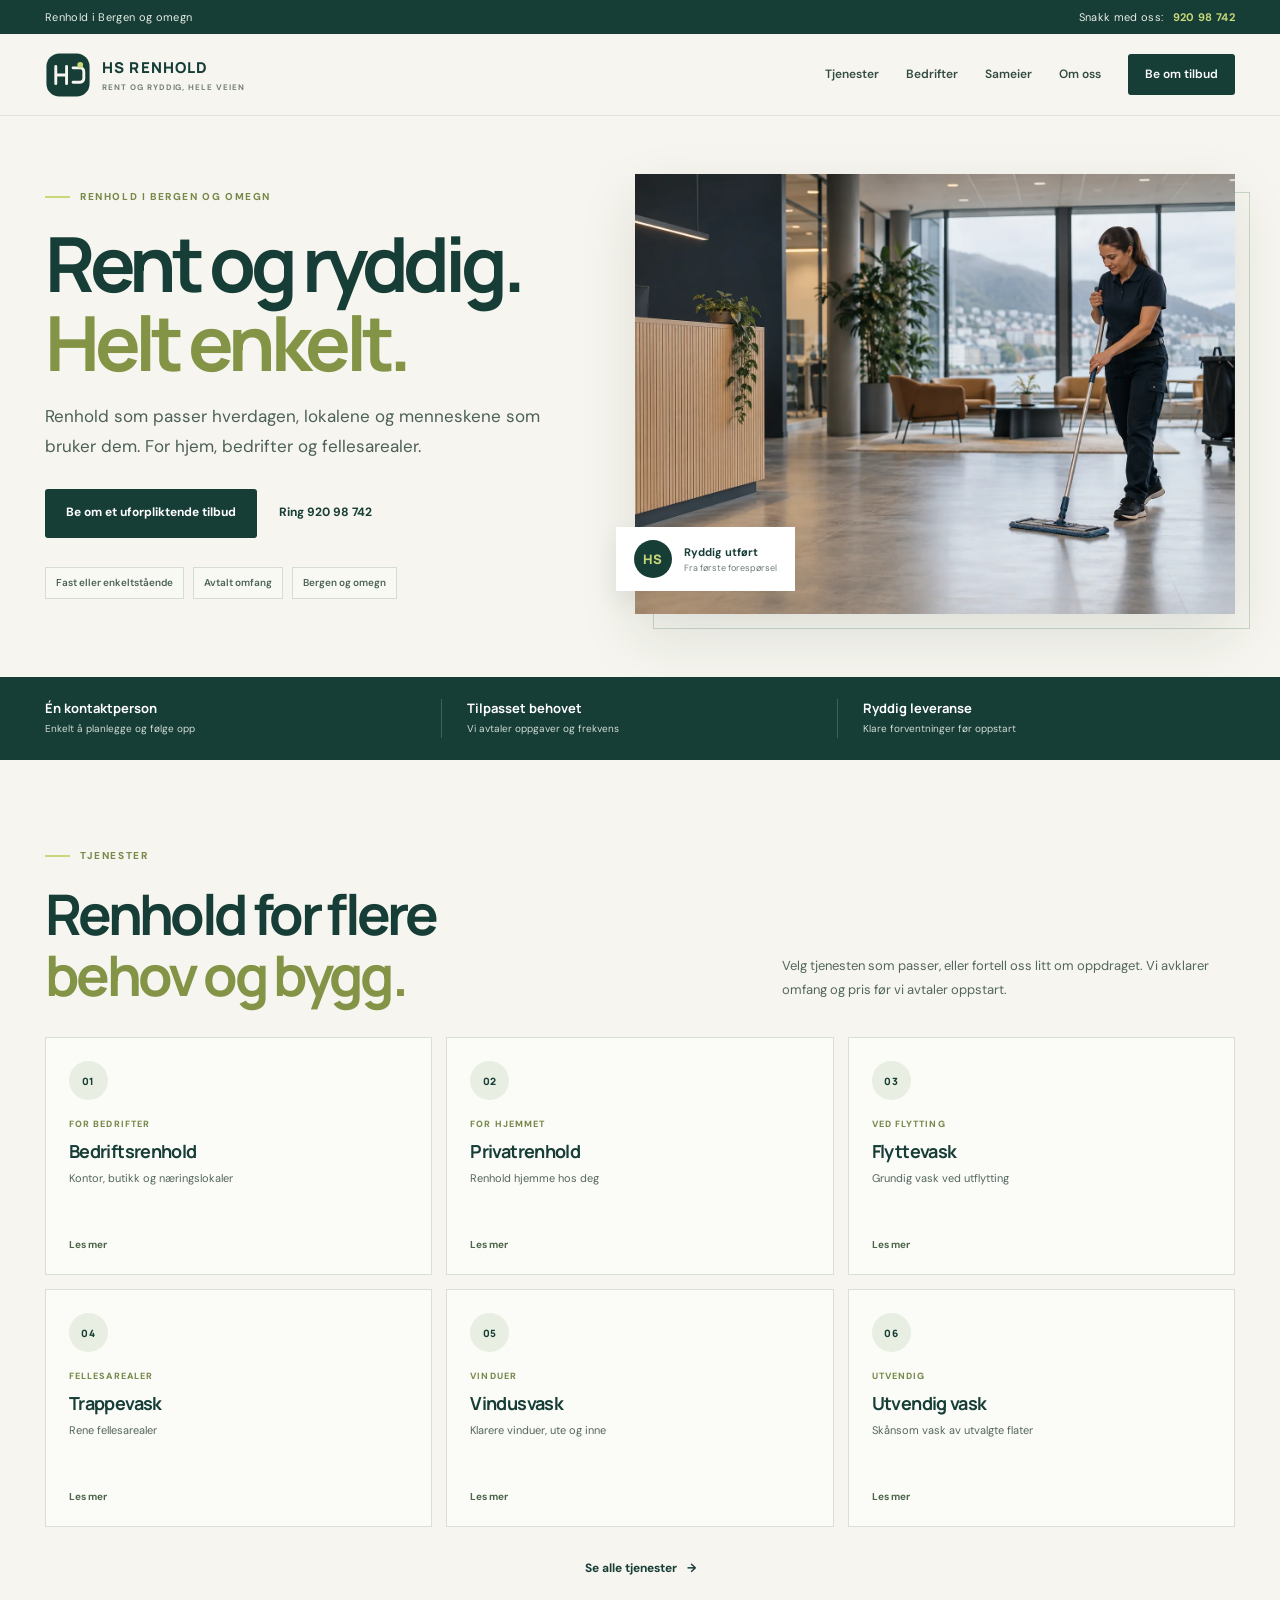
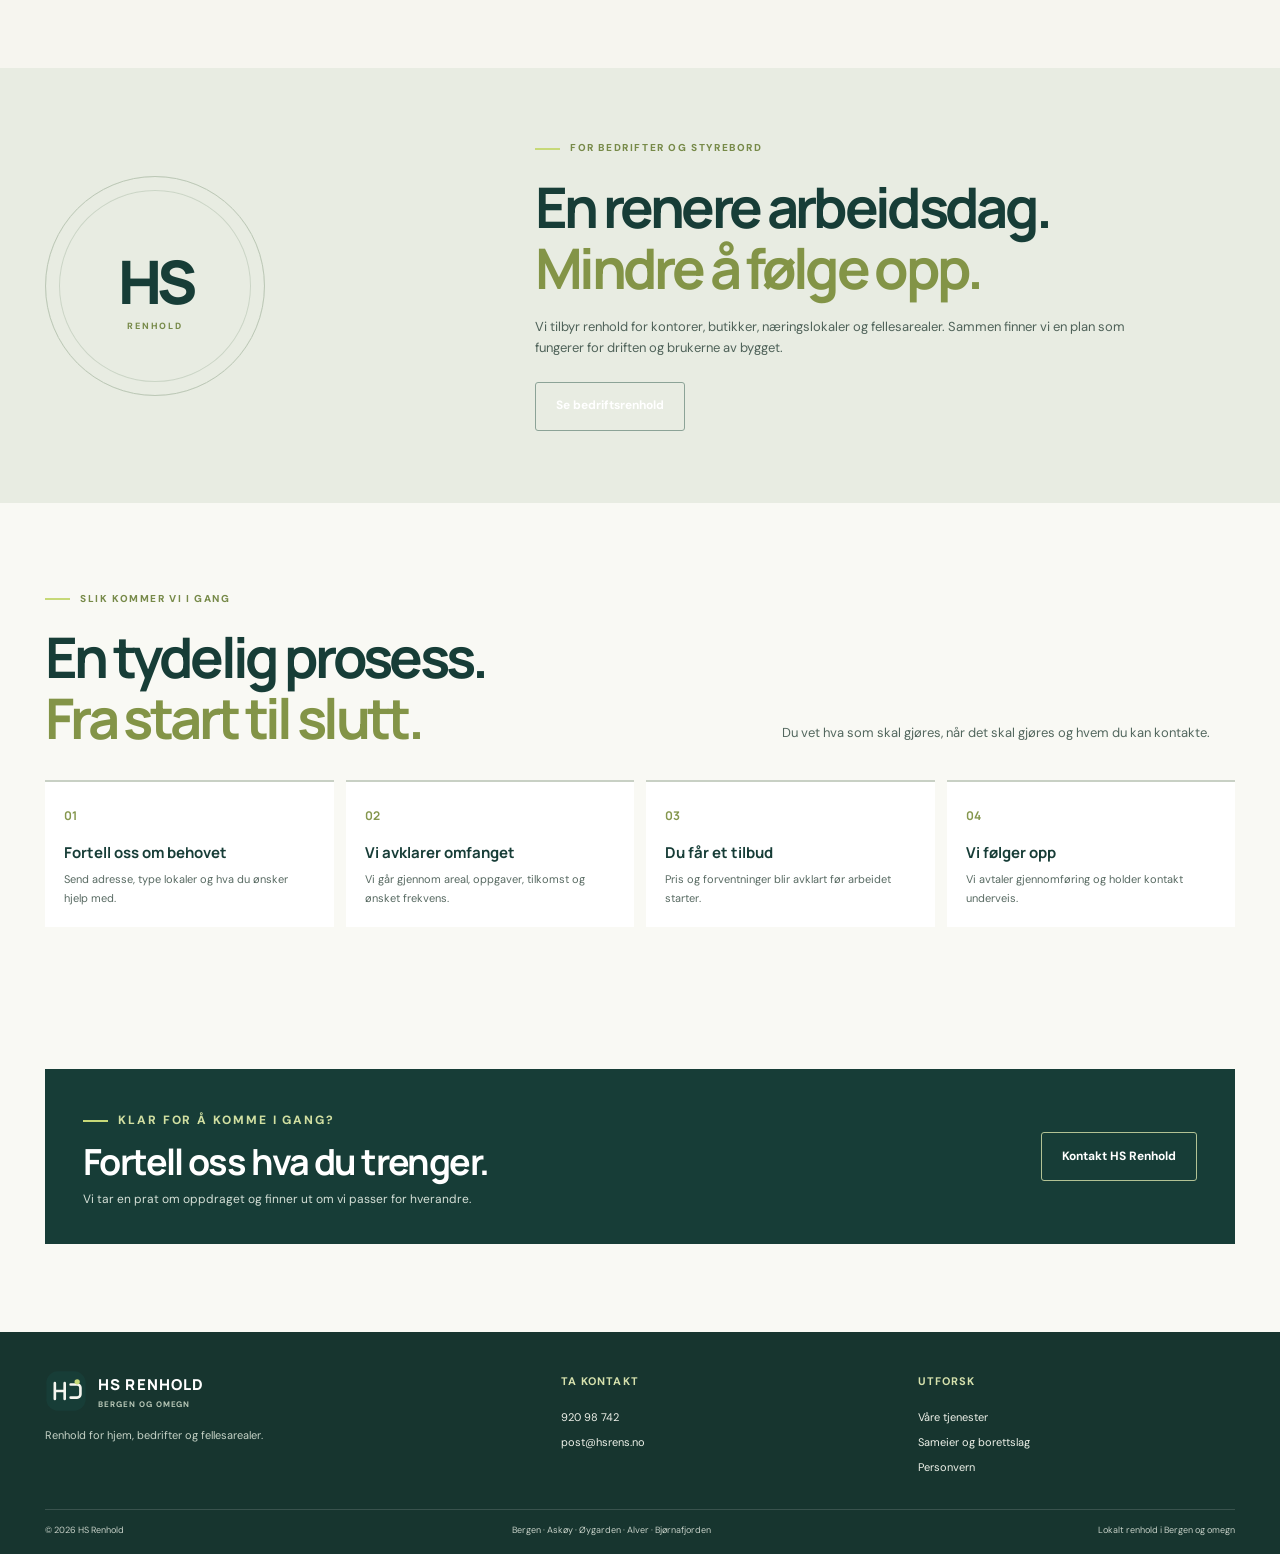
==== index.html @ c76412a6 "Build HS Renhold multipage website" ====
<!doctype html><html lang="no"><head><meta charset="utf-8"><meta name="viewport" content="width=device-width, initial-scale=1"><meta name="theme-color" content="#f7f7f2"><meta name="description" content="HS Renhold tilbyr renhold for bedrifter, private hjem, sameier og borettslag i Bergen og omegn. Be om et uforpliktende tilbud."><title>HS Renhold | Renhold i Bergen og omegn</title><link rel="icon" href="/assets/favicon.svg" type="image/svg+xml"><link rel="preconnect" href="https://fonts.googleapis.com"><link rel="preconnect" href="https://fonts.gstatic.com" crossorigin><link href="https://fonts.googleapis.com/css2?family=DM+Sans:wght@400;500;600;700&family=Manrope:wght@500;600;700;800&display=swap" rel="stylesheet"><link rel="stylesheet" href="/styles.css"></head><body><div class="topbar"><div class="wrap topbar-inner"><span>Renhold i Bergen og omegn</span><a href="tel:+4792098742">Snakk med oss: <strong>920 98 742</strong></a></div></div>
<header class="header"><div class="wrap nav"><a class="brand" href="/" aria-label="HS Renhold – forsiden"><img src="/assets/hs-renhold.svg" alt="" width="46" height="46"><span><strong>HS RENHOLD</strong><small>RENT OG RYDDIG, HELE VEIEN</small></span></a><button class="menu-toggle" aria-label="Åpne meny" aria-expanded="false"><i></i><i></i></button><nav class="nav-links" aria-label="Hovedmeny"><a href="/tjenester/">Tjenester</a><a href="/tjenester/bedriftsrenhold/">Bedrifter</a><a href="/sameier-borettslag/">Sameier</a><a href="/om-oss/">Om oss</a><a class="nav-button" href="/kontakt/">Be om tilbud</a></nav></div></header><main><section class="hero"><div class="wrap hero-grid"><div class="hero-copy"><p class="eyebrow"><span></span>RENHOLD I BERGEN OG OMEGN</p><h1>Rent og ryddig.<br><span>Helt enkelt.</span></h1><p class="lead">Renhold som passer hverdagen, lokalene og menneskene som bruker dem. For hjem, bedrifter og fellesarealer.</p><div class="hero-actions"><a class="btn btn-primary" href="/kontakt/">Be om et uforpliktende tilbud</a><a class="text-link" href="tel:+4792098742">Ring 920 98 742</a></div><div class="hero-proof"><span>Fast eller enkeltstående</span><span>Avtalt omfang</span><span>Bergen og omegn</span></div></div><div class="hero-photo"><img src="/assets/renhold-kontor.webp" alt="Renholder vasker gulvet i et lyst kontorlokale"><div class="photo-tag"><b>HS</b><span><strong>Ryddig utført</strong><small>Fra første forespørsel</small></span></div></div></div></section>
<section class="intro-band"><div class="wrap band-grid"><div><strong>Én kontaktperson</strong><span>Enkelt å planlegge og følge opp</span></div><div><strong>Tilpasset behovet</strong><span>Vi avtaler oppgaver og frekvens</span></div><div><strong>Ryddig leveranse</strong><span>Klare forventninger før oppstart</span></div></div></section>
<section class="section"><div class="wrap"><div class="section-head"><p class="eyebrow"><span></span>TJENESTER</p><div class="section-title-row"><h2>Renhold for flere<br><span>behov og bygg.</span></h2><p>Velg tjenesten som passer, eller fortell oss litt om oppdraget. Vi avklarer omfang og pris før vi avtaler oppstart.</p></div></div><div class="service-grid"><a class="service-card" href="/tjenester/bedriftsrenhold/"><span class="card-icon">01</span><small>For bedrifter</small><h3>Bedriftsrenhold</h3><p>Kontor, butikk og næringslokaler</p><span class="card-link">Les mer</span></a><a class="service-card" href="/tjenester/privatrenhold/"><span class="card-icon">02</span><small>For hjemmet</small><h3>Privatrenhold</h3><p>Renhold hjemme hos deg</p><span class="card-link">Les mer</span></a><a class="service-card" href="/tjenester/flyttevask/"><span class="card-icon">03</span><small>Ved flytting</small><h3>Flyttevask</h3><p>Grundig vask ved utflytting</p><span class="card-link">Les mer</span></a><a class="service-card" href="/tjenester/trappevask/"><span class="card-icon">04</span><small>Fellesarealer</small><h3>Trappevask</h3><p>Rene fellesarealer</p><span class="card-link">Les mer</span></a><a class="service-card" href="/tjenester/vindusvask/"><span class="card-icon">05</span><small>Vinduer</small><h3>Vindusvask</h3><p>Klarere vinduer, ute og inne</p><span class="card-link">Les mer</span></a><a class="service-card" href="/tjenester/softwash/"><span class="card-icon">06</span><small>Utvendig</small><h3>Utvendig vask</h3><p>Skånsom vask av utvalgte flater</p><span class="card-link">Les mer</span></a></div><div class="center-action"><a class="text-link" href="/tjenester/">Se alle tjenester <span>→</span></a></div></div></section>
<section class="feature-section"><div class="wrap feature-grid"><div class="feature-mark">HS<span>RENHOLD</span></div><div><p class="eyebrow"><span></span>FOR BEDRIFTER OG STYREBORD</p><h2>En renere arbeidsdag.<br><span>Mindre å følge opp.</span></h2><p>Vi tilbyr renhold for kontorer, butikker, næringslokaler og fellesarealer. Sammen finner vi en plan som fungerer for driften og brukerne av bygget.</p><a class="btn btn-light" href="/tjenester/bedriftsrenhold/">Se bedriftsrenhold</a></div></div></section>
<section class="section process-section"><div class="wrap"><div class="section-head"><p class="eyebrow"><span></span>SLIK KOMMER VI I GANG</p><div class="section-title-row"><h2>En tydelig prosess.<br><span>Fra start til slutt.</span></h2><p>Du vet hva som skal gjøres, når det skal gjøres og hvem du kan kontakte.</p></div></div><div class="process-grid"><article><b>01</b><h3>Fortell oss om behovet</h3><p>Send adresse, type lokaler og hva du ønsker hjelp med.</p></article><article><b>02</b><h3>Vi avklarer omfanget</h3><p>Vi går gjennom areal, oppgaver, tilkomst og ønsket frekvens.</p></article><article><b>03</b><h3>Du får et tilbud</h3><p>Pris og forventninger blir avklart før arbeidet starter.</p></article><article><b>04</b><h3>Vi følger opp</h3><p>Vi avtaler gjennomføring og holder kontakt underveis.</p></article></div></div></section>
<section class="cta-section"><div class="wrap cta-box"><div><p class="eyebrow"><span></span>KLAR FOR Å KOMME I GANG?</p><h2>Fortell oss hva du trenger.</h2><p>Vi tar en prat om oppdraget og finner ut om vi passer for hverandre.</p></div><a class="btn btn-primary" href="/kontakt/">Kontakt HS Renhold</a></div></section></main><footer class="footer"><div class="wrap footer-main"><div><a class="brand brand-foot" href="/"><img src="/assets/hs-renhold.svg" alt="" width="42" height="42"><span><strong>HS RENHOLD</strong><small>BERGEN OG OMEGN</small></span></a><p>Renhold for hjem, bedrifter og fellesarealer.</p></div><div><h3>Ta kontakt</h3><a href="tel:+4792098742">920 98 742</a><a href="mailto:post@hsrens.no">post@hsrens.no</a></div><div><h3>Utforsk</h3><a href="/tjenester/">Våre tjenester</a><a href="/sameier-borettslag/">Sameier og borettslag</a><a href="/personvern/">Personvern</a></div></div><div class="wrap footer-bottom"><span>© <span data-year></span> HS Renhold</span><span>Bergen · Askøy · Øygarden · Alver · Bjørnafjorden</span><span>Lokalt renhold i Bergen og omegn</span></div></footer><script src="/script.js" defer></script></body></html>
---- styles.css ----
:root{--ink:#172b27;--green:#173d37;--green2:#25534a;--sage:#dfe8da;--lime:#c7d978;--paper:#f6f5ef;--cream:#ecebe2;--white:#fff;--muted:#586b64;--line:#d9dfd7;--font:'DM Sans',Arial,sans-serif;--display:'Manrope','DM Sans',Arial,sans-serif}*{box-sizing:border-box}html{scroll-behavior:smooth;scroll-padding-top:105px}body{margin:0;background:var(--paper);color:var(--ink);font:400 16px/1.65 var(--font);-webkit-font-smoothing:antialiased}a{color:inherit;text-decoration:none}img{max-width:100%}.wrap{width:min(1190px,calc(100% - 56px));margin-inline:auto}.topbar{height:34px;background:var(--green);color:#e6eee4;font-size:11px;letter-spacing:.03em}.topbar-inner{height:100%;display:flex;align-items:center;justify-content:space-between}.topbar a{color:#e6eee4}.topbar strong{color:var(--lime);margin-left:6px}.header{height:82px;position:sticky;top:0;z-index:20;background:rgba(246,245,239,.96);backdrop-filter:blur(15px);border-bottom:1px solid #dfe3da}.nav{height:100%;display:flex;align-items:center;justify-content:space-between}.brand{display:flex;align-items:center;gap:11px}.brand img{display:block;flex:none}.brand span{display:flex;flex-direction:column;line-height:1.15}.brand strong{font:800 15px var(--display);letter-spacing:.075em;color:var(--green)}.brand small{margin-top:5px;color:#738078;font-size:8px;font-weight:700;letter-spacing:.12em}.nav-links{display:flex;align-items:center;gap:27px;color:#344b43;font-size:12px;font-weight:600}.nav-links>a:not(.nav-button):hover{color:#8e9f44}.nav-button{padding:11px 17px;border-radius:3px;background:var(--green);color:var(--white);transition:.2s}.nav-button:hover,.btn-primary:hover{background:var(--green2);transform:translateY(-1px)}.menu-toggle{display:none}.hero{padding:58px 0 63px;background:var(--paper);overflow:hidden}.hero-grid{display:grid;grid-template-columns:.93fr 1.07fr;gap:68px;align-items:center}.eyebrow{display:flex;align-items:center;gap:10px;margin:0 0 19px;color:#778a49;font-size:10px;font-weight:800;letter-spacing:.16em;text-transform:uppercase}.eyebrow span{width:25px;height:2px;background:var(--lime)}h1,h2,h3,p{margin-top:0}.hero h1,.page-hero h1{margin:0 0 20px;color:var(--green);font:700 clamp(47px,6vw,76px)/1.04 var(--display);letter-spacing:-.07em}.hero h1 span,.page-hero h1 span,.section-title-row h2 span,.feature-grid h2 span,.content-grid h2 span{color:#839447}.lead{max-width:540px;margin:0;color:#4c6058;font-size:17px;line-height:1.75}.hero-actions{display:flex;align-items:center;gap:22px;margin-top:27px}.btn{display:inline-flex;min-height:49px;align-items:center;justify-content:center;padding:0 20px;border:1px solid transparent;border-radius:3px;font-size:12px;font-weight:700;transition:.2s}.btn-primary{background:var(--green);color:white}.btn-light{border-color:#8ca397;color:white;background:transparent}.btn-light:hover{background:#ffffff14}.text-link{color:var(--green);font-size:12px;font-weight:700}.text-link:hover{color:#7a8d3f}.hero-proof{display:flex;flex-wrap:wrap;gap:9px;margin-top:29px}.hero-proof span{padding:7px 10px;border:1px solid #d5ddd2;background:#f9f9f4;color:#4c6258;font-size:10px;font-weight:600}.hero-photo{position:relative;min-height:440px}.hero-photo:before{position:absolute;inset:18px -15px -15px 18px;border:1px solid #cbd5c7;content:""}.hero-photo>img{position:relative;display:block;width:100%;height:440px;object-fit:cover;object-position:60% center;box-shadow:0 22px 55px #1d33251c}.photo-tag{position:absolute;left:-19px;bottom:23px;display:flex;align-items:center;gap:12px;padding:13px 18px;background:white;box-shadow:0 10px 25px #20372b17}.photo-tag>b{display:grid;place-items:center;width:38px;height:38px;border-radius:50%;background:var(--green);color:var(--lime);font:800 13px var(--display)}.photo-tag>span{display:flex;flex-direction:column}.photo-tag strong{font-size:11px;color:var(--green)}.photo-tag small{font-size:9px;color:#6d7d74}.intro-band{background:var(--green);color:white}.band-grid{display:grid;grid-template-columns:repeat(3,1fr);padding:22px 0}.band-grid>div{display:flex;flex-direction:column;padding:0 25px;border-right:1px solid #ffffff2e}.band-grid>div:first-child{padding-left:0}.band-grid>div:last-child{border:0}.band-grid strong{font:700 13px var(--display)}.band-grid span{margin-top:4px;color:#d1ddd3;font-size:10px}.section{padding:88px 0}.section-head{margin-bottom:32px}.section-title-row{display:grid;grid-template-columns:1fr .67fr;gap:60px;align-items:end}.section-title-row h2,.feature-grid h2,.content-grid h2{margin:0;color:var(--green);font:700 clamp(36px,4.7vw,56px)/1.09 var(--display);letter-spacing:-.065em}.section-title-row>p{max-width:440px;margin:0 0 4px;color:#53675e;font-size:13px;line-height:1.8}.service-grid{display:grid;grid-template-columns:repeat(3,1fr);gap:14px}.service-card{display:flex;min-height:238px;flex-direction:column;padding:23px 23px 21px;border:1px solid var(--line);background:#fbfbf7;transition:.23s}.service-card:hover{transform:translateY(-3px);border-color:#a5b58a;box-shadow:0 16px 32px #24392b0c}.card-icon{display:grid;place-items:center;width:39px;height:39px;margin-bottom:17px;border-radius:50%;background:#e8eee1;color:var(--green);font-size:16px}.service-card>small{color:#76894a;font-size:9px;font-weight:800;letter-spacing:.12em;text-transform:uppercase}.service-card h3{margin:7px 0 6px;color:var(--green);font:700 18px var(--display);letter-spacing:-.035em}.service-card p{margin:0 0 16px;color:#53665e;font-size:11px;line-height:1.7}.card-link{margin-top:auto;color:#4c6449;font-size:10px;font-weight:700}.card-icon{font:800 10px var(--display);letter-spacing:.08em}.center-action{margin-top:27px;text-align:center}.center-action .text-link span{margin-left:7px}.feature-section{padding:72px 0;background:#e8ece2}.feature-grid{display:grid;grid-template-columns:.75fr 1.25fr;gap:70px;align-items:center}.feature-grid h2{margin-bottom:18px}.feature-grid>div:last-child>p:not(.eyebrow){max-width:610px;margin:16px 0 23px;color:#4f6259;font-size:13px}.feature-mark{display:flex;width:220px;height:220px;flex-direction:column;align-items:center;justify-content:center;border:1px solid #bcc8b6;border-radius:50%;color:var(--green);font:800 60px var(--display);letter-spacing:-.09em;box-shadow:inset 0 0 0 13px #e8ece2,inset 0 0 0 14px #cbd5c6}.feature-mark span{margin-top:-2px;color:#778a49;font:800 9px var(--font);letter-spacing:.2em}.process-section{background:#f9f9f4}.process-grid{display:grid;grid-template-columns:repeat(4,1fr);gap:12px}.process-grid article{padding:20px 19px;border-top:2px solid #c8d0c4;background:white}.process-grid b{color:#85974e;font:700 12px var(--display)}.process-grid h3{margin:13px 0 7px;color:var(--green);font:700 15px var(--display)}.process-grid p{margin:0;color:#586a62;font-size:11px;line-height:1.7}.cta-section{padding:54px 0 88px;background:#f9f9f4}.cta-box{display:flex;align-items:center;justify-content:space-between;gap:28px;padding:34px 38px;background:var(--green);color:white}.cta-box .eyebrow{margin-bottom:10px;color:#d1dfa1}.cta-box h2{margin:0;color:white;font:700 clamp(26px,3vw,36px)/1.15 var(--display);letter-spacing:-.045em}.cta-box p{margin:8px 0 0;color:#d4dfd6;font-size:12px}.cta-box .btn{flex:none;border-color:#b2c294;color:white}.page-hero{padding:68px 0 52px;background:var(--paper)}.narrow{max-width:880px}.page-hero h1{font-size:clamp(42px,5.6vw,66px)}.page-hero .lead{max-width:680px}.page-hero .btn{margin-top:25px}.content-grid{display:grid;grid-template-columns:1.1fr .9fr;gap:74px;align-items:start}.content-grid h2{font-size:clamp(35px,4.2vw,49px);margin:0 0 17px}.content-grid p{color:#4f6259;font-size:13px;line-height:1.85}.check-panel{padding:25px 27px;background:#e8ece2;border:1px solid #d5ddd0}.check-panel h3{margin:0 0 13px;color:var(--green);font:700 17px var(--display)}.check-panel ul{display:grid;gap:9px;margin:0;padding:0;list-style:none}.check-panel li{position:relative;padding-left:21px;color:#43584e;font-size:12px}.check-panel li:before{position:absolute;left:0;color:#829548;content:"✓";font-weight:800}.related{padding-top:12px}.related h2{color:var(--green);font:700 24px var(--display)}.related-links{display:flex;flex-wrap:wrap;gap:9px}.related-links a{padding:9px 12px;border:1px solid #d3dbd1;background:#fbfbf7;color:#38554a;font-size:11px;font-weight:600}.related-links a:hover{border-color:#9cae7c}.contact-grid{display:grid;grid-template-columns:.72fr 1.28fr;gap:80px;align-items:start}.contact-info h2,.contact-form h2{margin:0 0 10px;color:var(--green);font:700 28px var(--display);letter-spacing:-.04em}.contact-info>p{margin-bottom:25px;color:#52655d;font-size:13px}.contact-row{display:flex;align-items:center;gap:13px;margin:13px 0;color:var(--green)}.contact-icon{display:grid;place-items:center;width:42px;height:42px;border-radius:50%;background:#e5ebdf;color:var(--green);font-size:19px}.contact-row>span:last-child{display:flex;flex-direction:column}.contact-row small{color:#68776e;font-size:10px}.contact-row strong{font:700 15px var(--display)}.area-note{margin-top:25px;padding-top:17px;border-top:1px solid var(--line);color:#52655d;font-size:11px}.contact-form{padding:29px;border:1px solid #dce1d9;background:#fff;box-shadow:0 16px 38px #1d33250a}.contact-form>p{margin:0 0 18px;color:#617068;font-size:11px}.contact-form label{display:flex;flex-direction:column;gap:6px;margin:0 0 13px;color:#344c42;font-size:10px;font-weight:700}.form-row{display:grid;grid-template-columns:1fr 1fr;gap:12px}.contact-form input,.contact-form select,.contact-form textarea{width:100%;min-height:42px;padding:10px 11px;border:1px solid #d2dad1;border-radius:2px;background:#fff;color:var(--ink);font:400 12px var(--font);outline:none}.contact-form textarea{resize:vertical}.contact-form input:focus,.contact-form select:focus,.contact-form textarea:focus{border-color:#718746;box-shadow:0 0 0 2px #9cb27125}.contact-form .btn{width:100%;margin-top:3px}.privacy-note{display:block;margin-top:10px;color:#65746c;font-size:9px}.privacy-note a{text-decoration:underline}.honeypot{position:absolute;left:-5000px}.prose{max-width:800px}.prose h2{margin:26px 0 8px;color:var(--green);font:700 22px var(--display)}.prose p{color:#4f6259;font-size:13px}.prose a{color:var(--green2);text-decoration:underline}.footer{background:#17352f;color:#f3f5ed}.footer-main{display:grid;grid-template-columns:1.2fr .8fr .8fr;gap:40px;padding-top:38px;padding-bottom:32px}.brand-foot strong{color:#fff}.brand-foot small{color:#b9c8b8}.footer-main>div:first-child>p{max-width:220px;margin:14px 0 0;color:#c5d2c6;font-size:11px}.footer-main h3{margin:4px 0 13px;color:#d6e1ad;font:700 11px var(--font);letter-spacing:.1em;text-transform:uppercase}.footer-main>div:not(:first-child){display:flex;flex-direction:column;align-items:flex-start;gap:7px;color:#eef1e9;font-size:11px}.footer-main a:hover{color:var(--lime)}.footer-bottom{display:flex;justify-content:space-between;gap:15px;padding:13px 0 17px;border-top:1px solid #ffffff25;color:#c6d0c7;font-size:9px}
@media(max-width:900px){.hero-grid{gap:36px}.hero-photo,.hero-photo>img{height:390px;min-height:390px}.nav-links{gap:17px}.content-grid,.contact-grid{gap:44px}.feature-grid{gap:40px}.section-title-row{gap:30px}}
@media(max-width:680px){.wrap{width:calc(100% - 36px)}.topbar{height:31px;font-size:9px}.header{height:69px}.brand img{width:40px;height:40px}.brand strong{font-size:13px}.brand small{font-size:7px}.menu-toggle{display:flex;width:41px;height:41px;flex-direction:column;align-items:center;justify-content:center;gap:5px;border:1px solid #d3dbd1;border-radius:3px;background:transparent}.menu-toggle i{width:17px;height:2px;background:var(--green)}.nav-links{display:none;position:absolute;top:68px;left:0;right:0;align-items:stretch;gap:0;padding:10px 18px 18px;background:var(--paper);border-bottom:1px solid var(--line);box-shadow:0 15px 25px #18352b12}.nav-links.open{display:flex;flex-direction:column}.nav-links>a:not(.nav-button){padding:12px 2px;border-bottom:1px solid #dfe4dc}.nav-button{margin-top:12px;text-align:center}.hero{padding:40px 0 43px}.hero-grid{grid-template-columns:1fr;gap:31px}.hero h1{font-size:clamp(47px,12vw,61px)}.lead{font-size:15px}.hero-actions{align-items:flex-start;flex-direction:column;gap:14px}.hero-proof{gap:7px;margin-top:21px}.hero-proof span{font-size:9px}.hero-photo,.hero-photo>img{height:300px;min-height:300px}.hero-photo:before{inset:11px -8px -9px 11px}.photo-tag{left:-7px;bottom:15px;padding:10px 12px}.band-grid{grid-template-columns:1fr;padding:8px 0}.band-grid>div,.band-grid>div:first-child{padding:11px 0;border-right:0;border-bottom:1px solid #ffffff2e}.band-grid>div:last-child{border:0}.section{padding:62px 0}.section-title-row{grid-template-columns:1fr;gap:12px}.section-title-row h2,.feature-grid h2{font-size:39px}.section-title-row>p{font-size:12px}.service-grid{grid-template-columns:1fr;gap:10px}.service-card{min-height:0;padding:19px}.service-card p{margin-bottom:13px}.card-icon{width:35px;height:35px;margin-bottom:12px}.feature-section{padding:55px 0}.feature-grid{grid-template-columns:1fr;gap:25px}.feature-mark{width:145px;height:145px;font-size:43px}.feature-mark span{font-size:7px}.process-grid{grid-template-columns:1fr 1fr;gap:9px}.process-grid article{padding:16px 14px}.process-grid h3{font-size:13px}.cta-section{padding:38px 0 62px}.cta-box{align-items:flex-start;flex-direction:column;padding:25px 20px}.cta-box h2{font-size:29px}.page-hero{padding:49px 0 34px}.page-hero h1{font-size:clamp(40px,10vw,54px)}.content-grid,.contact-grid{grid-template-columns:1fr;gap:25px}.content-grid h2{font-size:38px}.check-panel{padding:21px}.related{padding-top:0}.contact-form{padding:21px 17px}.form-row{grid-template-columns:1fr;gap:0}.footer-main{grid-template-columns:1fr 1fr;gap:25px 15px;padding-top:27px}.footer-main>div:first-child{grid-column:1/-1}.footer-bottom{align-items:flex-start;flex-direction:column;gap:5px}.photo-tag{max-width:90%}}
@media(prefers-reduced-motion:reduce){html{scroll-behavior:auto}*,*:before,*:after{transition:none!important}}
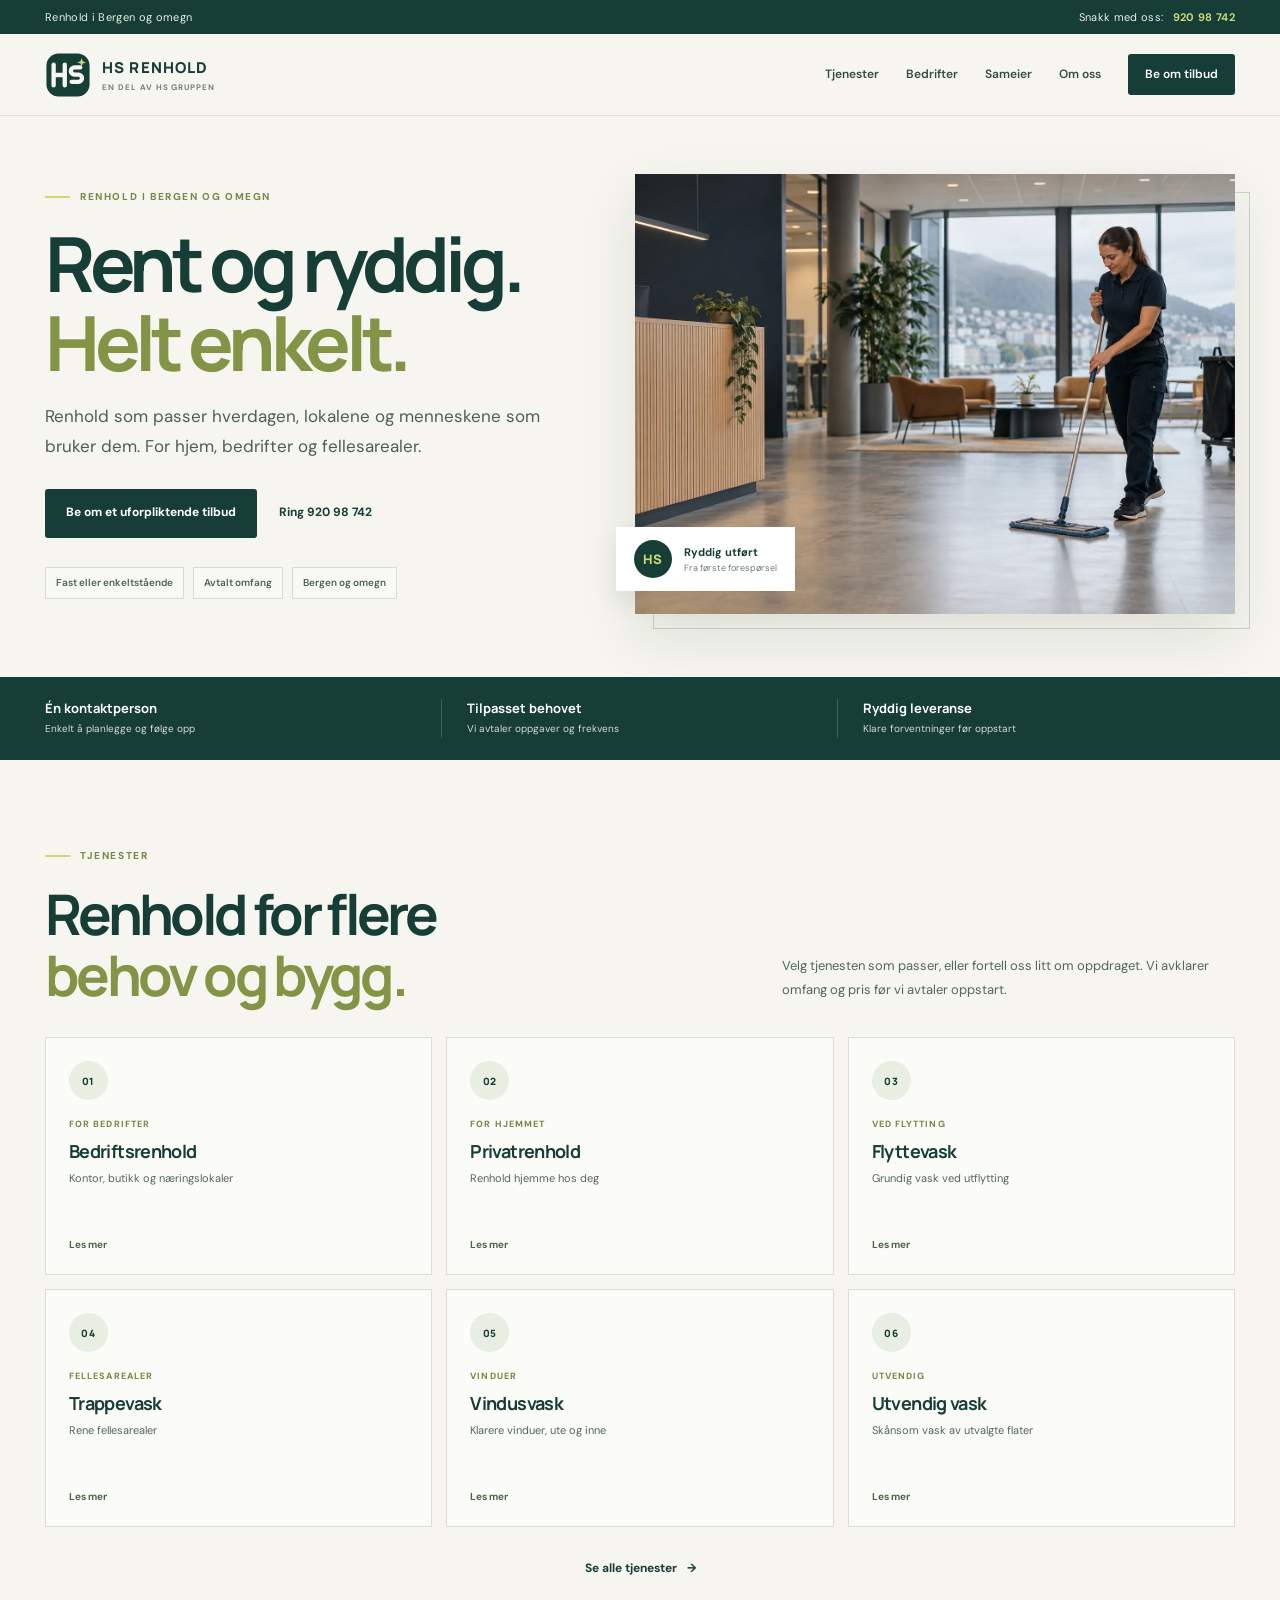
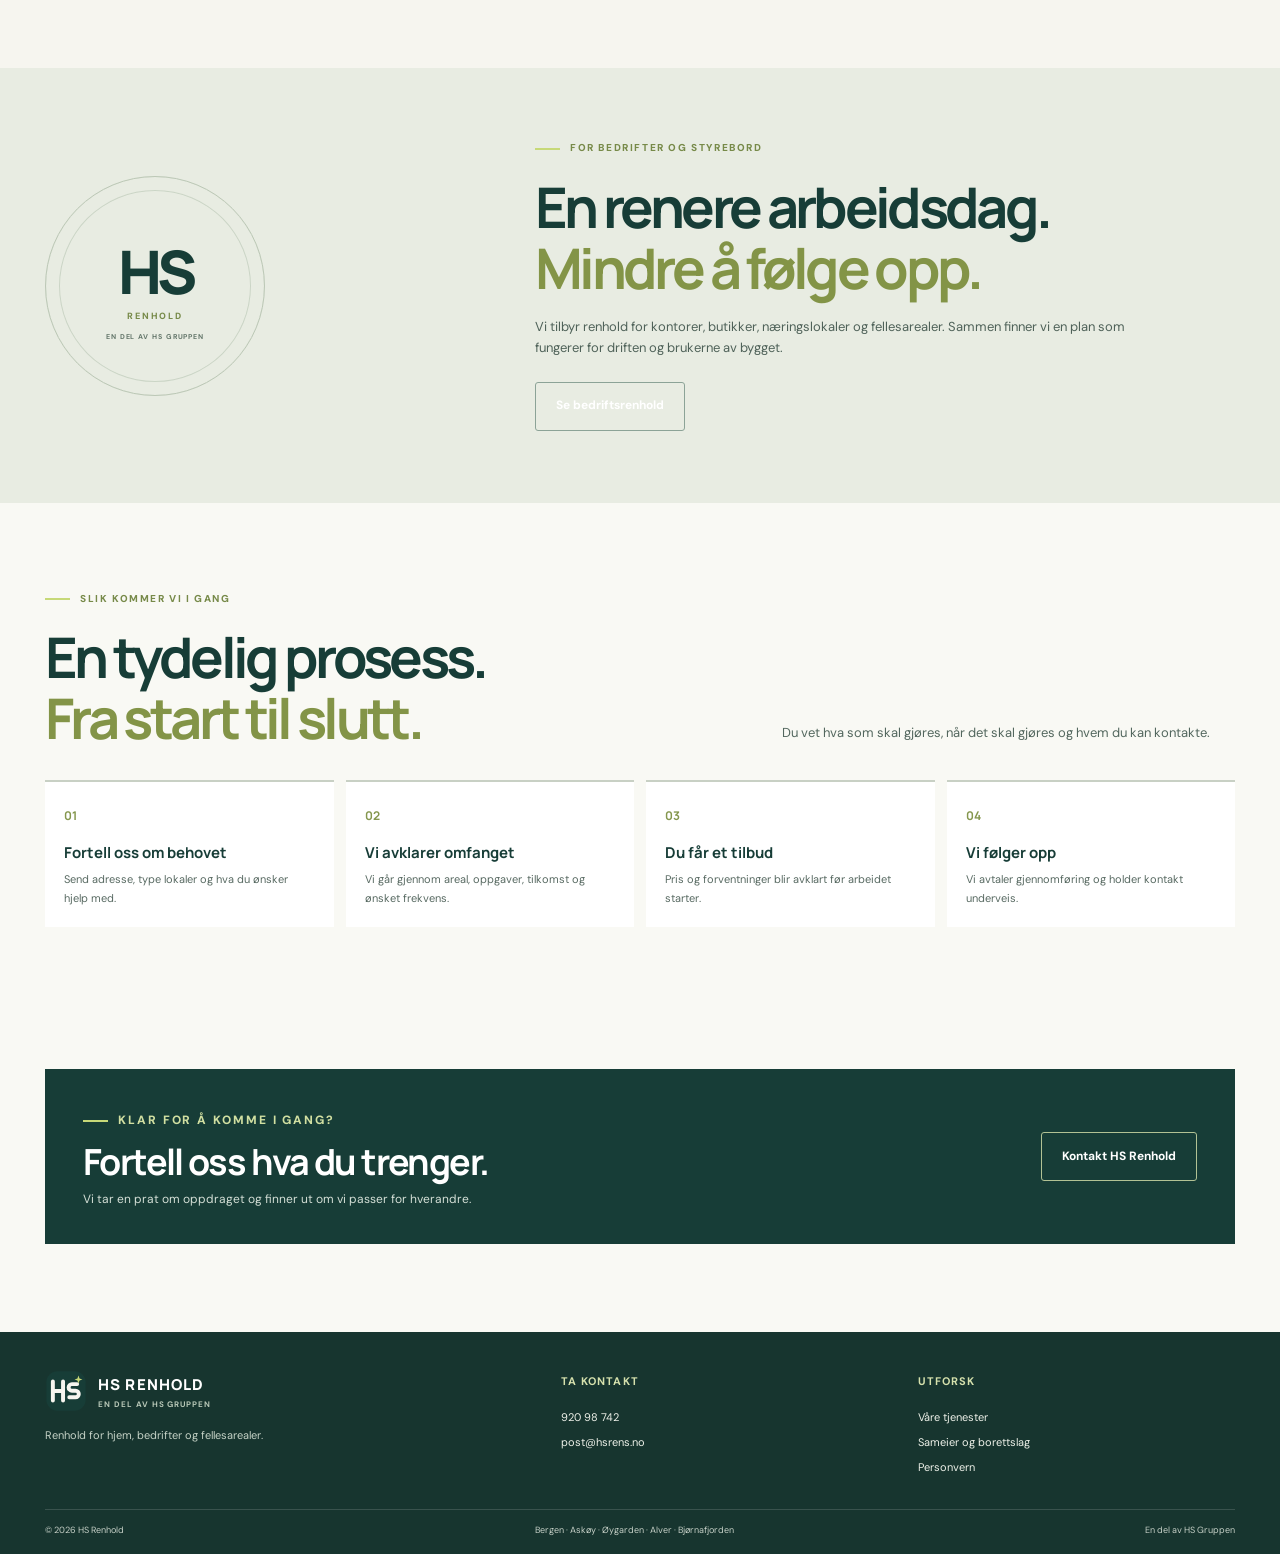
==== commit 582602e6: "Update HS Gruppen branding and logo" ====
--- a/index.html
+++ b/index.html
@@ -1,7 +1,7 @@
 <!doctype html><html lang="no"><head><meta charset="utf-8"><meta name="viewport" content="width=device-width, initial-scale=1"><meta name="theme-color" content="#f7f7f2"><meta name="description" content="HS Renhold tilbyr renhold for bedrifter, private hjem, sameier og borettslag i Bergen og omegn. Be om et uforpliktende tilbud."><title>HS Renhold | Renhold i Bergen og omegn</title><link rel="icon" href="/assets/favicon.svg" type="image/svg+xml"><link rel="preconnect" href="https://fonts.googleapis.com"><link rel="preconnect" href="https://fonts.gstatic.com" crossorigin><link href="https://fonts.googleapis.com/css2?family=DM+Sans:wght@400;500;600;700&family=Manrope:wght@500;600;700;800&display=swap" rel="stylesheet"><link rel="stylesheet" href="/styles.css"></head><body><div class="topbar"><div class="wrap topbar-inner"><span>Renhold i Bergen og omegn</span><a href="tel:+4792098742">Snakk med oss: <strong>920 98 742</strong></a></div></div>
-<header class="header"><div class="wrap nav"><a class="brand" href="/" aria-label="HS Renhold – forsiden"><img src="/assets/hs-renhold.svg" alt="" width="46" height="46"><span><strong>HS RENHOLD</strong><small>RENT OG RYDDIG, HELE VEIEN</small></span></a><button class="menu-toggle" aria-label="Åpne meny" aria-expanded="false"><i></i><i></i></button><nav class="nav-links" aria-label="Hovedmeny"><a href="/tjenester/">Tjenester</a><a href="/tjenester/bedriftsrenhold/">Bedrifter</a><a href="/sameier-borettslag/">Sameier</a><a href="/om-oss/">Om oss</a><a class="nav-button" href="/kontakt/">Be om tilbud</a></nav></div></header><main><section class="hero"><div class="wrap hero-grid"><div class="hero-copy"><p class="eyebrow"><span></span>RENHOLD I BERGEN OG OMEGN</p><h1>Rent og ryddig.<br><span>Helt enkelt.</span></h1><p class="lead">Renhold som passer hverdagen, lokalene og menneskene som bruker dem. For hjem, bedrifter og fellesarealer.</p><div class="hero-actions"><a class="btn btn-primary" href="/kontakt/">Be om et uforpliktende tilbud</a><a class="text-link" href="tel:+4792098742">Ring 920 98 742</a></div><div class="hero-proof"><span>Fast eller enkeltstående</span><span>Avtalt omfang</span><span>Bergen og omegn</span></div></div><div class="hero-photo"><img src="/assets/renhold-kontor.webp" alt="Renholder vasker gulvet i et lyst kontorlokale"><div class="photo-tag"><b>HS</b><span><strong>Ryddig utført</strong><small>Fra første forespørsel</small></span></div></div></div></section>
+<header class="header"><div class="wrap nav"><a class="brand" href="/" aria-label="HS Renhold – forsiden"><img src="/assets/hs-renhold.svg" alt="" width="46" height="46"><span><strong>HS RENHOLD</strong><small>EN DEL AV HS GRUPPEN</small></span></a><button class="menu-toggle" aria-label="Åpne meny" aria-expanded="false"><i></i><i></i></button><nav class="nav-links" aria-label="Hovedmeny"><a href="/tjenester/">Tjenester</a><a href="/tjenester/bedriftsrenhold/">Bedrifter</a><a href="/sameier-borettslag/">Sameier</a><a href="/om-oss/">Om oss</a><a class="nav-button" href="/kontakt/">Be om tilbud</a></nav></div></header><main><section class="hero"><div class="wrap hero-grid"><div class="hero-copy"><p class="eyebrow"><span></span>RENHOLD I BERGEN OG OMEGN</p><h1>Rent og ryddig.<br><span>Helt enkelt.</span></h1><p class="lead">Renhold som passer hverdagen, lokalene og menneskene som bruker dem. For hjem, bedrifter og fellesarealer.</p><div class="hero-actions"><a class="btn btn-primary" href="/kontakt/">Be om et uforpliktende tilbud</a><a class="text-link" href="tel:+4792098742">Ring 920 98 742</a></div><div class="hero-proof"><span>Fast eller enkeltstående</span><span>Avtalt omfang</span><span>Bergen og omegn</span></div></div><div class="hero-photo"><img src="/assets/renhold-kontor.webp" alt="Renholder vasker gulvet i et lyst kontorlokale"><div class="photo-tag"><b>HS</b><span><strong>Ryddig utført</strong><small>Fra første forespørsel</small></span></div></div></div></section>
 <section class="intro-band"><div class="wrap band-grid"><div><strong>Én kontaktperson</strong><span>Enkelt å planlegge og følge opp</span></div><div><strong>Tilpasset behovet</strong><span>Vi avtaler oppgaver og frekvens</span></div><div><strong>Ryddig leveranse</strong><span>Klare forventninger før oppstart</span></div></div></section>
 <section class="section"><div class="wrap"><div class="section-head"><p class="eyebrow"><span></span>TJENESTER</p><div class="section-title-row"><h2>Renhold for flere<br><span>behov og bygg.</span></h2><p>Velg tjenesten som passer, eller fortell oss litt om oppdraget. Vi avklarer omfang og pris før vi avtaler oppstart.</p></div></div><div class="service-grid"><a class="service-card" href="/tjenester/bedriftsrenhold/"><span class="card-icon">01</span><small>For bedrifter</small><h3>Bedriftsrenhold</h3><p>Kontor, butikk og næringslokaler</p><span class="card-link">Les mer</span></a><a class="service-card" href="/tjenester/privatrenhold/"><span class="card-icon">02</span><small>For hjemmet</small><h3>Privatrenhold</h3><p>Renhold hjemme hos deg</p><span class="card-link">Les mer</span></a><a class="service-card" href="/tjenester/flyttevask/"><span class="card-icon">03</span><small>Ved flytting</small><h3>Flyttevask</h3><p>Grundig vask ved utflytting</p><span class="card-link">Les mer</span></a><a class="service-card" href="/tjenester/trappevask/"><span class="card-icon">04</span><small>Fellesarealer</small><h3>Trappevask</h3><p>Rene fellesarealer</p><span class="card-link">Les mer</span></a><a class="service-card" href="/tjenester/vindusvask/"><span class="card-icon">05</span><small>Vinduer</small><h3>Vindusvask</h3><p>Klarere vinduer, ute og inne</p><span class="card-link">Les mer</span></a><a class="service-card" href="/tjenester/softwash/"><span class="card-icon">06</span><small>Utvendig</small><h3>Utvendig vask</h3><p>Skånsom vask av utvalgte flater</p><span class="card-link">Les mer</span></a></div><div class="center-action"><a class="text-link" href="/tjenester/">Se alle tjenester <span>→</span></a></div></div></section>
-<section class="feature-section"><div class="wrap feature-grid"><div class="feature-mark">HS<span>RENHOLD</span></div><div><p class="eyebrow"><span></span>FOR BEDRIFTER OG STYREBORD</p><h2>En renere arbeidsdag.<br><span>Mindre å følge opp.</span></h2><p>Vi tilbyr renhold for kontorer, butikker, næringslokaler og fellesarealer. Sammen finner vi en plan som fungerer for driften og brukerne av bygget.</p><a class="btn btn-light" href="/tjenester/bedriftsrenhold/">Se bedriftsrenhold</a></div></div></section>
+<section class="feature-section"><div class="wrap feature-grid"><div class="feature-mark">HS<span>RENHOLD</span><small>EN DEL AV HS GRUPPEN</small></div><div><p class="eyebrow"><span></span>FOR BEDRIFTER OG STYREBORD</p><h2>En renere arbeidsdag.<br><span>Mindre å følge opp.</span></h2><p>Vi tilbyr renhold for kontorer, butikker, næringslokaler og fellesarealer. Sammen finner vi en plan som fungerer for driften og brukerne av bygget.</p><a class="btn btn-light" href="/tjenester/bedriftsrenhold/">Se bedriftsrenhold</a></div></div></section>
 <section class="section process-section"><div class="wrap"><div class="section-head"><p class="eyebrow"><span></span>SLIK KOMMER VI I GANG</p><div class="section-title-row"><h2>En tydelig prosess.<br><span>Fra start til slutt.</span></h2><p>Du vet hva som skal gjøres, når det skal gjøres og hvem du kan kontakte.</p></div></div><div class="process-grid"><article><b>01</b><h3>Fortell oss om behovet</h3><p>Send adresse, type lokaler og hva du ønsker hjelp med.</p></article><article><b>02</b><h3>Vi avklarer omfanget</h3><p>Vi går gjennom areal, oppgaver, tilkomst og ønsket frekvens.</p></article><article><b>03</b><h3>Du får et tilbud</h3><p>Pris og forventninger blir avklart før arbeidet starter.</p></article><article><b>04</b><h3>Vi følger opp</h3><p>Vi avtaler gjennomføring og holder kontakt underveis.</p></article></div></div></section>
-<section class="cta-section"><div class="wrap cta-box"><div><p class="eyebrow"><span></span>KLAR FOR Å KOMME I GANG?</p><h2>Fortell oss hva du trenger.</h2><p>Vi tar en prat om oppdraget og finner ut om vi passer for hverandre.</p></div><a class="btn btn-primary" href="/kontakt/">Kontakt HS Renhold</a></div></section></main><footer class="footer"><div class="wrap footer-main"><div><a class="brand brand-foot" href="/"><img src="/assets/hs-renhold.svg" alt="" width="42" height="42"><span><strong>HS RENHOLD</strong><small>BERGEN OG OMEGN</small></span></a><p>Renhold for hjem, bedrifter og fellesarealer.</p></div><div><h3>Ta kontakt</h3><a href="tel:+4792098742">920 98 742</a><a href="mailto:post@hsrens.no">post@hsrens.no</a></div><div><h3>Utforsk</h3><a href="/tjenester/">Våre tjenester</a><a href="/sameier-borettslag/">Sameier og borettslag</a><a href="/personvern/">Personvern</a></div></div><div class="wrap footer-bottom"><span>© <span data-year></span> HS Renhold</span><span>Bergen · Askøy · Øygarden · Alver · Bjørnafjorden</span><span>Lokalt renhold i Bergen og omegn</span></div></footer><script src="/script.js" defer></script></body></html>+<section class="cta-section"><div class="wrap cta-box"><div><p class="eyebrow"><span></span>KLAR FOR Å KOMME I GANG?</p><h2>Fortell oss hva du trenger.</h2><p>Vi tar en prat om oppdraget og finner ut om vi passer for hverandre.</p></div><a class="btn btn-primary" href="/kontakt/">Kontakt HS Renhold</a></div></section></main><footer class="footer"><div class="wrap footer-main"><div><a class="brand brand-foot" href="/"><img src="/assets/hs-renhold.svg" alt="" width="42" height="42"><span><strong>HS RENHOLD</strong><small>EN DEL AV HS GRUPPEN</small></span></a><p>Renhold for hjem, bedrifter og fellesarealer.</p></div><div><h3>Ta kontakt</h3><a href="tel:+4792098742">920 98 742</a><a href="mailto:post@hsrens.no">post@hsrens.no</a></div><div><h3>Utforsk</h3><a href="/tjenester/">Våre tjenester</a><a href="/sameier-borettslag/">Sameier og borettslag</a><a href="/personvern/">Personvern</a></div></div><div class="wrap footer-bottom"><span>© <span data-year></span> HS Renhold</span><span>Bergen · Askøy · Øygarden · Alver · Bjørnafjorden</span><span>En del av HS Gruppen</span></div></footer><script src="/script.js" defer></script></body></html>
--- a/styles.css
+++ b/styles.css
@@ -1,4 +1,4 @@
-:root{--ink:#172b27;--green:#173d37;--green2:#25534a;--sage:#dfe8da;--lime:#c7d978;--paper:#f6f5ef;--cream:#ecebe2;--white:#fff;--muted:#586b64;--line:#d9dfd7;--font:'DM Sans',Arial,sans-serif;--display:'Manrope','DM Sans',Arial,sans-serif}*{box-sizing:border-box}html{scroll-behavior:smooth;scroll-padding-top:105px}body{margin:0;background:var(--paper);color:var(--ink);font:400 16px/1.65 var(--font);-webkit-font-smoothing:antialiased}a{color:inherit;text-decoration:none}img{max-width:100%}.wrap{width:min(1190px,calc(100% - 56px));margin-inline:auto}.topbar{height:34px;background:var(--green);color:#e6eee4;font-size:11px;letter-spacing:.03em}.topbar-inner{height:100%;display:flex;align-items:center;justify-content:space-between}.topbar a{color:#e6eee4}.topbar strong{color:var(--lime);margin-left:6px}.header{height:82px;position:sticky;top:0;z-index:20;background:rgba(246,245,239,.96);backdrop-filter:blur(15px);border-bottom:1px solid #dfe3da}.nav{height:100%;display:flex;align-items:center;justify-content:space-between}.brand{display:flex;align-items:center;gap:11px}.brand img{display:block;flex:none}.brand span{display:flex;flex-direction:column;line-height:1.15}.brand strong{font:800 15px var(--display);letter-spacing:.075em;color:var(--green)}.brand small{margin-top:5px;color:#738078;font-size:8px;font-weight:700;letter-spacing:.12em}.nav-links{display:flex;align-items:center;gap:27px;color:#344b43;font-size:12px;font-weight:600}.nav-links>a:not(.nav-button):hover{color:#8e9f44}.nav-button{padding:11px 17px;border-radius:3px;background:var(--green);color:var(--white);transition:.2s}.nav-button:hover,.btn-primary:hover{background:var(--green2);transform:translateY(-1px)}.menu-toggle{display:none}.hero{padding:58px 0 63px;background:var(--paper);overflow:hidden}.hero-grid{display:grid;grid-template-columns:.93fr 1.07fr;gap:68px;align-items:center}.eyebrow{display:flex;align-items:center;gap:10px;margin:0 0 19px;color:#778a49;font-size:10px;font-weight:800;letter-spacing:.16em;text-transform:uppercase}.eyebrow span{width:25px;height:2px;background:var(--lime)}h1,h2,h3,p{margin-top:0}.hero h1,.page-hero h1{margin:0 0 20px;color:var(--green);font:700 clamp(47px,6vw,76px)/1.04 var(--display);letter-spacing:-.07em}.hero h1 span,.page-hero h1 span,.section-title-row h2 span,.feature-grid h2 span,.content-grid h2 span{color:#839447}.lead{max-width:540px;margin:0;color:#4c6058;font-size:17px;line-height:1.75}.hero-actions{display:flex;align-items:center;gap:22px;margin-top:27px}.btn{display:inline-flex;min-height:49px;align-items:center;justify-content:center;padding:0 20px;border:1px solid transparent;border-radius:3px;font-size:12px;font-weight:700;transition:.2s}.btn-primary{background:var(--green);color:white}.btn-light{border-color:#8ca397;color:white;background:transparent}.btn-light:hover{background:#ffffff14}.text-link{color:var(--green);font-size:12px;font-weight:700}.text-link:hover{color:#7a8d3f}.hero-proof{display:flex;flex-wrap:wrap;gap:9px;margin-top:29px}.hero-proof span{padding:7px 10px;border:1px solid #d5ddd2;background:#f9f9f4;color:#4c6258;font-size:10px;font-weight:600}.hero-photo{position:relative;min-height:440px}.hero-photo:before{position:absolute;inset:18px -15px -15px 18px;border:1px solid #cbd5c7;content:""}.hero-photo>img{position:relative;display:block;width:100%;height:440px;object-fit:cover;object-position:60% center;box-shadow:0 22px 55px #1d33251c}.photo-tag{position:absolute;left:-19px;bottom:23px;display:flex;align-items:center;gap:12px;padding:13px 18px;background:white;box-shadow:0 10px 25px #20372b17}.photo-tag>b{display:grid;place-items:center;width:38px;height:38px;border-radius:50%;background:var(--green);color:var(--lime);font:800 13px var(--display)}.photo-tag>span{display:flex;flex-direction:column}.photo-tag strong{font-size:11px;color:var(--green)}.photo-tag small{font-size:9px;color:#6d7d74}.intro-band{background:var(--green);color:white}.band-grid{display:grid;grid-template-columns:repeat(3,1fr);padding:22px 0}.band-grid>div{display:flex;flex-direction:column;padding:0 25px;border-right:1px solid #ffffff2e}.band-grid>div:first-child{padding-left:0}.band-grid>div:last-child{border:0}.band-grid strong{font:700 13px var(--display)}.band-grid span{margin-top:4px;color:#d1ddd3;font-size:10px}.section{padding:88px 0}.section-head{margin-bottom:32px}.section-title-row{display:grid;grid-template-columns:1fr .67fr;gap:60px;align-items:end}.section-title-row h2,.feature-grid h2,.content-grid h2{margin:0;color:var(--green);font:700 clamp(36px,4.7vw,56px)/1.09 var(--display);letter-spacing:-.065em}.section-title-row>p{max-width:440px;margin:0 0 4px;color:#53675e;font-size:13px;line-height:1.8}.service-grid{display:grid;grid-template-columns:repeat(3,1fr);gap:14px}.service-card{display:flex;min-height:238px;flex-direction:column;padding:23px 23px 21px;border:1px solid var(--line);background:#fbfbf7;transition:.23s}.service-card:hover{transform:translateY(-3px);border-color:#a5b58a;box-shadow:0 16px 32px #24392b0c}.card-icon{display:grid;place-items:center;width:39px;height:39px;margin-bottom:17px;border-radius:50%;background:#e8eee1;color:var(--green);font-size:16px}.service-card>small{color:#76894a;font-size:9px;font-weight:800;letter-spacing:.12em;text-transform:uppercase}.service-card h3{margin:7px 0 6px;color:var(--green);font:700 18px var(--display);letter-spacing:-.035em}.service-card p{margin:0 0 16px;color:#53665e;font-size:11px;line-height:1.7}.card-link{margin-top:auto;color:#4c6449;font-size:10px;font-weight:700}.card-icon{font:800 10px var(--display);letter-spacing:.08em}.center-action{margin-top:27px;text-align:center}.center-action .text-link span{margin-left:7px}.feature-section{padding:72px 0;background:#e8ece2}.feature-grid{display:grid;grid-template-columns:.75fr 1.25fr;gap:70px;align-items:center}.feature-grid h2{margin-bottom:18px}.feature-grid>div:last-child>p:not(.eyebrow){max-width:610px;margin:16px 0 23px;color:#4f6259;font-size:13px}.feature-mark{display:flex;width:220px;height:220px;flex-direction:column;align-items:center;justify-content:center;border:1px solid #bcc8b6;border-radius:50%;color:var(--green);font:800 60px var(--display);letter-spacing:-.09em;box-shadow:inset 0 0 0 13px #e8ece2,inset 0 0 0 14px #cbd5c6}.feature-mark span{margin-top:-2px;color:#778a49;font:800 9px var(--font);letter-spacing:.2em}.process-section{background:#f9f9f4}.process-grid{display:grid;grid-template-columns:repeat(4,1fr);gap:12px}.process-grid article{padding:20px 19px;border-top:2px solid #c8d0c4;background:white}.process-grid b{color:#85974e;font:700 12px var(--display)}.process-grid h3{margin:13px 0 7px;color:var(--green);font:700 15px var(--display)}.process-grid p{margin:0;color:#586a62;font-size:11px;line-height:1.7}.cta-section{padding:54px 0 88px;background:#f9f9f4}.cta-box{display:flex;align-items:center;justify-content:space-between;gap:28px;padding:34px 38px;background:var(--green);color:white}.cta-box .eyebrow{margin-bottom:10px;color:#d1dfa1}.cta-box h2{margin:0;color:white;font:700 clamp(26px,3vw,36px)/1.15 var(--display);letter-spacing:-.045em}.cta-box p{margin:8px 0 0;color:#d4dfd6;font-size:12px}.cta-box .btn{flex:none;border-color:#b2c294;color:white}.page-hero{padding:68px 0 52px;background:var(--paper)}.narrow{max-width:880px}.page-hero h1{font-size:clamp(42px,5.6vw,66px)}.page-hero .lead{max-width:680px}.page-hero .btn{margin-top:25px}.content-grid{display:grid;grid-template-columns:1.1fr .9fr;gap:74px;align-items:start}.content-grid h2{font-size:clamp(35px,4.2vw,49px);margin:0 0 17px}.content-grid p{color:#4f6259;font-size:13px;line-height:1.85}.check-panel{padding:25px 27px;background:#e8ece2;border:1px solid #d5ddd0}.check-panel h3{margin:0 0 13px;color:var(--green);font:700 17px var(--display)}.check-panel ul{display:grid;gap:9px;margin:0;padding:0;list-style:none}.check-panel li{position:relative;padding-left:21px;color:#43584e;font-size:12px}.check-panel li:before{position:absolute;left:0;color:#829548;content:"✓";font-weight:800}.related{padding-top:12px}.related h2{color:var(--green);font:700 24px var(--display)}.related-links{display:flex;flex-wrap:wrap;gap:9px}.related-links a{padding:9px 12px;border:1px solid #d3dbd1;background:#fbfbf7;color:#38554a;font-size:11px;font-weight:600}.related-links a:hover{border-color:#9cae7c}.contact-grid{display:grid;grid-template-columns:.72fr 1.28fr;gap:80px;align-items:start}.contact-info h2,.contact-form h2{margin:0 0 10px;color:var(--green);font:700 28px var(--display);letter-spacing:-.04em}.contact-info>p{margin-bottom:25px;color:#52655d;font-size:13px}.contact-row{display:flex;align-items:center;gap:13px;margin:13px 0;color:var(--green)}.contact-icon{display:grid;place-items:center;width:42px;height:42px;border-radius:50%;background:#e5ebdf;color:var(--green);font-size:19px}.contact-row>span:last-child{display:flex;flex-direction:column}.contact-row small{color:#68776e;font-size:10px}.contact-row strong{font:700 15px var(--display)}.area-note{margin-top:25px;padding-top:17px;border-top:1px solid var(--line);color:#52655d;font-size:11px}.contact-form{padding:29px;border:1px solid #dce1d9;background:#fff;box-shadow:0 16px 38px #1d33250a}.contact-form>p{margin:0 0 18px;color:#617068;font-size:11px}.contact-form label{display:flex;flex-direction:column;gap:6px;margin:0 0 13px;color:#344c42;font-size:10px;font-weight:700}.form-row{display:grid;grid-template-columns:1fr 1fr;gap:12px}.contact-form input,.contact-form select,.contact-form textarea{width:100%;min-height:42px;padding:10px 11px;border:1px solid #d2dad1;border-radius:2px;background:#fff;color:var(--ink);font:400 12px var(--font);outline:none}.contact-form textarea{resize:vertical}.contact-form input:focus,.contact-form select:focus,.contact-form textarea:focus{border-color:#718746;box-shadow:0 0 0 2px #9cb27125}.contact-form .btn{width:100%;margin-top:3px}.privacy-note{display:block;margin-top:10px;color:#65746c;font-size:9px}.privacy-note a{text-decoration:underline}.honeypot{position:absolute;left:-5000px}.prose{max-width:800px}.prose h2{margin:26px 0 8px;color:var(--green);font:700 22px var(--display)}.prose p{color:#4f6259;font-size:13px}.prose a{color:var(--green2);text-decoration:underline}.footer{background:#17352f;color:#f3f5ed}.footer-main{display:grid;grid-template-columns:1.2fr .8fr .8fr;gap:40px;padding-top:38px;padding-bottom:32px}.brand-foot strong{color:#fff}.brand-foot small{color:#b9c8b8}.footer-main>div:first-child>p{max-width:220px;margin:14px 0 0;color:#c5d2c6;font-size:11px}.footer-main h3{margin:4px 0 13px;color:#d6e1ad;font:700 11px var(--font);letter-spacing:.1em;text-transform:uppercase}.footer-main>div:not(:first-child){display:flex;flex-direction:column;align-items:flex-start;gap:7px;color:#eef1e9;font-size:11px}.footer-main a:hover{color:var(--lime)}.footer-bottom{display:flex;justify-content:space-between;gap:15px;padding:13px 0 17px;border-top:1px solid #ffffff25;color:#c6d0c7;font-size:9px}
+:root{--ink:#172b27;--green:#173d37;--green2:#25534a;--sage:#dfe8da;--lime:#c7d978;--paper:#f6f5ef;--cream:#ecebe2;--white:#fff;--muted:#586b64;--line:#d9dfd7;--font:'DM Sans',Arial,sans-serif;--display:'Manrope','DM Sans',Arial,sans-serif}*{box-sizing:border-box}html{scroll-behavior:smooth;scroll-padding-top:105px}body{margin:0;background:var(--paper);color:var(--ink);font:400 16px/1.65 var(--font);-webkit-font-smoothing:antialiased}a{color:inherit;text-decoration:none}img{max-width:100%}.wrap{width:min(1190px,calc(100% - 56px));margin-inline:auto}.topbar{height:34px;background:var(--green);color:#e6eee4;font-size:11px;letter-spacing:.03em}.topbar-inner{height:100%;display:flex;align-items:center;justify-content:space-between}.topbar a{color:#e6eee4}.topbar strong{color:var(--lime);margin-left:6px}.header{height:82px;position:sticky;top:0;z-index:20;background:rgba(246,245,239,.96);backdrop-filter:blur(15px);border-bottom:1px solid #dfe3da}.nav{height:100%;display:flex;align-items:center;justify-content:space-between}.brand{display:flex;align-items:center;gap:11px}.brand img{display:block;flex:none}.brand span{display:flex;flex-direction:column;line-height:1.15}.brand strong{font:800 15px var(--display);letter-spacing:.075em;color:var(--green)}.brand small{margin-top:5px;color:#738078;font-size:8px;font-weight:700;letter-spacing:.12em}.nav-links{display:flex;align-items:center;gap:27px;color:#344b43;font-size:12px;font-weight:600}.nav-links>a:not(.nav-button):hover{color:#8e9f44}.nav-button{padding:11px 17px;border-radius:3px;background:var(--green);color:var(--white);transition:.2s}.nav-button:hover,.btn-primary:hover{background:var(--green2);transform:translateY(-1px)}.menu-toggle{display:none}.hero{padding:58px 0 63px;background:var(--paper);overflow:hidden}.hero-grid{display:grid;grid-template-columns:.93fr 1.07fr;gap:68px;align-items:center}.eyebrow{display:flex;align-items:center;gap:10px;margin:0 0 19px;color:#778a49;font-size:10px;font-weight:800;letter-spacing:.16em;text-transform:uppercase}.eyebrow span{width:25px;height:2px;background:var(--lime)}h1,h2,h3,p{margin-top:0}.hero h1,.page-hero h1{margin:0 0 20px;color:var(--green);font:700 clamp(47px,6vw,76px)/1.04 var(--display);letter-spacing:-.07em}.hero h1 span,.page-hero h1 span,.section-title-row h2 span,.feature-grid h2 span,.content-grid h2 span{color:#839447}.lead{max-width:540px;margin:0;color:#4c6058;font-size:17px;line-height:1.75}.hero-actions{display:flex;align-items:center;gap:22px;margin-top:27px}.btn{display:inline-flex;min-height:49px;align-items:center;justify-content:center;padding:0 20px;border:1px solid transparent;border-radius:3px;font-size:12px;font-weight:700;transition:.2s}.btn-primary{background:var(--green);color:white}.btn-light{border-color:#8ca397;color:white;background:transparent}.btn-light:hover{background:#ffffff14}.text-link{color:var(--green);font-size:12px;font-weight:700}.text-link:hover{color:#7a8d3f}.hero-proof{display:flex;flex-wrap:wrap;gap:9px;margin-top:29px}.hero-proof span{padding:7px 10px;border:1px solid #d5ddd2;background:#f9f9f4;color:#4c6258;font-size:10px;font-weight:600}.hero-photo{position:relative;min-height:440px}.hero-photo:before{position:absolute;inset:18px -15px -15px 18px;border:1px solid #cbd5c7;content:""}.hero-photo>img{position:relative;display:block;width:100%;height:440px;object-fit:cover;object-position:60% center;box-shadow:0 22px 55px #1d33251c}.photo-tag{position:absolute;left:-19px;bottom:23px;display:flex;align-items:center;gap:12px;padding:13px 18px;background:white;box-shadow:0 10px 25px #20372b17}.photo-tag>b{display:grid;place-items:center;width:38px;height:38px;border-radius:50%;background:var(--green);color:var(--lime);font:800 13px var(--display)}.photo-tag>span{display:flex;flex-direction:column}.photo-tag strong{font-size:11px;color:var(--green)}.photo-tag small{font-size:9px;color:#6d7d74}.intro-band{background:var(--green);color:white}.band-grid{display:grid;grid-template-columns:repeat(3,1fr);padding:22px 0}.band-grid>div{display:flex;flex-direction:column;padding:0 25px;border-right:1px solid #ffffff2e}.band-grid>div:first-child{padding-left:0}.band-grid>div:last-child{border:0}.band-grid strong{font:700 13px var(--display)}.band-grid span{margin-top:4px;color:#d1ddd3;font-size:10px}.section{padding:88px 0}.section-head{margin-bottom:32px}.section-title-row{display:grid;grid-template-columns:1fr .67fr;gap:60px;align-items:end}.section-title-row h2,.feature-grid h2,.content-grid h2{margin:0;color:var(--green);font:700 clamp(36px,4.7vw,56px)/1.09 var(--display);letter-spacing:-.065em}.section-title-row>p{max-width:440px;margin:0 0 4px;color:#53675e;font-size:13px;line-height:1.8}.service-grid{display:grid;grid-template-columns:repeat(3,1fr);gap:14px}.service-card{display:flex;min-height:238px;flex-direction:column;padding:23px 23px 21px;border:1px solid var(--line);background:#fbfbf7;transition:.23s}.service-card:hover{transform:translateY(-3px);border-color:#a5b58a;box-shadow:0 16px 32px #24392b0c}.card-icon{display:grid;place-items:center;width:39px;height:39px;margin-bottom:17px;border-radius:50%;background:#e8eee1;color:var(--green);font-size:16px}.service-card>small{color:#76894a;font-size:9px;font-weight:800;letter-spacing:.12em;text-transform:uppercase}.service-card h3{margin:7px 0 6px;color:var(--green);font:700 18px var(--display);letter-spacing:-.035em}.service-card p{margin:0 0 16px;color:#53665e;font-size:11px;line-height:1.7}.card-link{margin-top:auto;color:#4c6449;font-size:10px;font-weight:700}.card-icon{font:800 10px var(--display);letter-spacing:.08em}.center-action{margin-top:27px;text-align:center}.center-action .text-link span{margin-left:7px}.feature-section{padding:72px 0;background:#e8ece2}.feature-grid{display:grid;grid-template-columns:.75fr 1.25fr;gap:70px;align-items:center}.feature-grid h2{margin-bottom:18px}.feature-grid>div:last-child>p:not(.eyebrow){max-width:610px;margin:16px 0 23px;color:#4f6259;font-size:13px}.feature-mark{display:flex;width:220px;height:220px;flex-direction:column;align-items:center;justify-content:center;border:1px solid #bcc8b6;border-radius:50%;color:var(--green);font:800 60px var(--display);letter-spacing:-.09em;box-shadow:inset 0 0 0 13px #e8ece2,inset 0 0 0 14px #cbd5c6}.feature-mark span{margin-top:-2px;color:#778a49;font:800 9px var(--font);letter-spacing:.2em}.feature-mark small{margin-top:10px;color:#63766a;font:700 7px var(--font);letter-spacing:.13em}.process-section{background:#f9f9f4}.process-grid{display:grid;grid-template-columns:repeat(4,1fr);gap:12px}.process-grid article{padding:20px 19px;border-top:2px solid #c8d0c4;background:white}.process-grid b{color:#85974e;font:700 12px var(--display)}.process-grid h3{margin:13px 0 7px;color:var(--green);font:700 15px var(--display)}.process-grid p{margin:0;color:#586a62;font-size:11px;line-height:1.7}.cta-section{padding:54px 0 88px;background:#f9f9f4}.cta-box{display:flex;align-items:center;justify-content:space-between;gap:28px;padding:34px 38px;background:var(--green);color:white}.cta-box .eyebrow{margin-bottom:10px;color:#d1dfa1}.cta-box h2{margin:0;color:white;font:700 clamp(26px,3vw,36px)/1.15 var(--display);letter-spacing:-.045em}.cta-box p{margin:8px 0 0;color:#d4dfd6;font-size:12px}.cta-box .btn{flex:none;border-color:#b2c294;color:white}.page-hero{padding:68px 0 52px;background:var(--paper)}.narrow{max-width:880px}.page-hero h1{font-size:clamp(42px,5.6vw,66px)}.page-hero .lead{max-width:680px}.page-hero .btn{margin-top:25px}.content-grid{display:grid;grid-template-columns:1.1fr .9fr;gap:74px;align-items:start}.content-grid h2{font-size:clamp(35px,4.2vw,49px);margin:0 0 17px}.content-grid p{color:#4f6259;font-size:13px;line-height:1.85}.check-panel{padding:25px 27px;background:#e8ece2;border:1px solid #d5ddd0}.check-panel h3{margin:0 0 13px;color:var(--green);font:700 17px var(--display)}.check-panel ul{display:grid;gap:9px;margin:0;padding:0;list-style:none}.check-panel li{position:relative;padding-left:21px;color:#43584e;font-size:12px}.check-panel li:before{position:absolute;left:0;color:#829548;content:"✓";font-weight:800}.related{padding-top:12px}.related h2{color:var(--green);font:700 24px var(--display)}.related-links{display:flex;flex-wrap:wrap;gap:9px}.related-links a{padding:9px 12px;border:1px solid #d3dbd1;background:#fbfbf7;color:#38554a;font-size:11px;font-weight:600}.related-links a:hover{border-color:#9cae7c}.contact-grid{display:grid;grid-template-columns:.72fr 1.28fr;gap:80px;align-items:start}.contact-info h2,.contact-form h2{margin:0 0 10px;color:var(--green);font:700 28px var(--display);letter-spacing:-.04em}.contact-info>p{margin-bottom:25px;color:#52655d;font-size:13px}.contact-row{display:flex;align-items:center;gap:13px;margin:13px 0;color:var(--green)}.contact-icon{display:grid;place-items:center;width:42px;height:42px;border-radius:50%;background:#e5ebdf;color:var(--green);font-size:19px}.contact-row>span:last-child{display:flex;flex-direction:column}.contact-row small{color:#68776e;font-size:10px}.contact-row strong{font:700 15px var(--display)}.area-note{margin-top:25px;padding-top:17px;border-top:1px solid var(--line);color:#52655d;font-size:11px}.contact-form{padding:29px;border:1px solid #dce1d9;background:#fff;box-shadow:0 16px 38px #1d33250a}.contact-form>p{margin:0 0 18px;color:#617068;font-size:11px}.contact-form label{display:flex;flex-direction:column;gap:6px;margin:0 0 13px;color:#344c42;font-size:10px;font-weight:700}.form-row{display:grid;grid-template-columns:1fr 1fr;gap:12px}.contact-form input,.contact-form select,.contact-form textarea{width:100%;min-height:42px;padding:10px 11px;border:1px solid #d2dad1;border-radius:2px;background:#fff;color:var(--ink);font:400 12px var(--font);outline:none}.contact-form textarea{resize:vertical}.contact-form input:focus,.contact-form select:focus,.contact-form textarea:focus{border-color:#718746;box-shadow:0 0 0 2px #9cb27125}.contact-form .btn{width:100%;margin-top:3px}.privacy-note{display:block;margin-top:10px;color:#65746c;font-size:9px}.privacy-note a{text-decoration:underline}.honeypot{position:absolute;left:-5000px}.prose{max-width:800px}.prose h2{margin:26px 0 8px;color:var(--green);font:700 22px var(--display)}.prose p{color:#4f6259;font-size:13px}.prose a{color:var(--green2);text-decoration:underline}.footer{background:#17352f;color:#f3f5ed}.footer-main{display:grid;grid-template-columns:1.2fr .8fr .8fr;gap:40px;padding-top:38px;padding-bottom:32px}.brand-foot strong{color:#fff}.brand-foot small{color:#b9c8b8}.footer-main>div:first-child>p{max-width:220px;margin:14px 0 0;color:#c5d2c6;font-size:11px}.footer-main h3{margin:4px 0 13px;color:#d6e1ad;font:700 11px var(--font);letter-spacing:.1em;text-transform:uppercase}.footer-main>div:not(:first-child){display:flex;flex-direction:column;align-items:flex-start;gap:7px;color:#eef1e9;font-size:11px}.footer-main a:hover{color:var(--lime)}.footer-bottom{display:flex;justify-content:space-between;gap:15px;padding:13px 0 17px;border-top:1px solid #ffffff25;color:#c6d0c7;font-size:9px}
 @media(max-width:900px){.hero-grid{gap:36px}.hero-photo,.hero-photo>img{height:390px;min-height:390px}.nav-links{gap:17px}.content-grid,.contact-grid{gap:44px}.feature-grid{gap:40px}.section-title-row{gap:30px}}
-@media(max-width:680px){.wrap{width:calc(100% - 36px)}.topbar{height:31px;font-size:9px}.header{height:69px}.brand img{width:40px;height:40px}.brand strong{font-size:13px}.brand small{font-size:7px}.menu-toggle{display:flex;width:41px;height:41px;flex-direction:column;align-items:center;justify-content:center;gap:5px;border:1px solid #d3dbd1;border-radius:3px;background:transparent}.menu-toggle i{width:17px;height:2px;background:var(--green)}.nav-links{display:none;position:absolute;top:68px;left:0;right:0;align-items:stretch;gap:0;padding:10px 18px 18px;background:var(--paper);border-bottom:1px solid var(--line);box-shadow:0 15px 25px #18352b12}.nav-links.open{display:flex;flex-direction:column}.nav-links>a:not(.nav-button){padding:12px 2px;border-bottom:1px solid #dfe4dc}.nav-button{margin-top:12px;text-align:center}.hero{padding:40px 0 43px}.hero-grid{grid-template-columns:1fr;gap:31px}.hero h1{font-size:clamp(47px,12vw,61px)}.lead{font-size:15px}.hero-actions{align-items:flex-start;flex-direction:column;gap:14px}.hero-proof{gap:7px;margin-top:21px}.hero-proof span{font-size:9px}.hero-photo,.hero-photo>img{height:300px;min-height:300px}.hero-photo:before{inset:11px -8px -9px 11px}.photo-tag{left:-7px;bottom:15px;padding:10px 12px}.band-grid{grid-template-columns:1fr;padding:8px 0}.band-grid>div,.band-grid>div:first-child{padding:11px 0;border-right:0;border-bottom:1px solid #ffffff2e}.band-grid>div:last-child{border:0}.section{padding:62px 0}.section-title-row{grid-template-columns:1fr;gap:12px}.section-title-row h2,.feature-grid h2{font-size:39px}.section-title-row>p{font-size:12px}.service-grid{grid-template-columns:1fr;gap:10px}.service-card{min-height:0;padding:19px}.service-card p{margin-bottom:13px}.card-icon{width:35px;height:35px;margin-bottom:12px}.feature-section{padding:55px 0}.feature-grid{grid-template-columns:1fr;gap:25px}.feature-mark{width:145px;height:145px;font-size:43px}.feature-mark span{font-size:7px}.process-grid{grid-template-columns:1fr 1fr;gap:9px}.process-grid article{padding:16px 14px}.process-grid h3{font-size:13px}.cta-section{padding:38px 0 62px}.cta-box{align-items:flex-start;flex-direction:column;padding:25px 20px}.cta-box h2{font-size:29px}.page-hero{padding:49px 0 34px}.page-hero h1{font-size:clamp(40px,10vw,54px)}.content-grid,.contact-grid{grid-template-columns:1fr;gap:25px}.content-grid h2{font-size:38px}.check-panel{padding:21px}.related{padding-top:0}.contact-form{padding:21px 17px}.form-row{grid-template-columns:1fr;gap:0}.footer-main{grid-template-columns:1fr 1fr;gap:25px 15px;padding-top:27px}.footer-main>div:first-child{grid-column:1/-1}.footer-bottom{align-items:flex-start;flex-direction:column;gap:5px}.photo-tag{max-width:90%}}
+@media(max-width:680px){.wrap{width:calc(100% - 36px)}.topbar{height:31px;font-size:9px}.header{height:69px}.brand img{width:40px;height:40px}.brand strong{font-size:13px}.brand small{font-size:7px}.menu-toggle{display:flex;width:41px;height:41px;flex-direction:column;align-items:center;justify-content:center;gap:5px;border:1px solid #d3dbd1;border-radius:3px;background:transparent}.menu-toggle i{width:17px;height:2px;background:var(--green)}.nav-links{display:none;position:absolute;top:68px;left:0;right:0;align-items:stretch;gap:0;padding:10px 18px 18px;background:var(--paper);border-bottom:1px solid var(--line);box-shadow:0 15px 25px #18352b12}.nav-links.open{display:flex;flex-direction:column}.nav-links>a:not(.nav-button){padding:12px 2px;border-bottom:1px solid #dfe4dc}.nav-button{margin-top:12px;text-align:center}.hero{padding:40px 0 43px}.hero-grid{grid-template-columns:1fr;gap:31px}.hero h1{font-size:clamp(47px,12vw,61px)}.lead{font-size:15px}.hero-actions{align-items:flex-start;flex-direction:column;gap:14px}.hero-proof{gap:7px;margin-top:21px}.hero-proof span{font-size:9px}.hero-photo,.hero-photo>img{height:300px;min-height:300px}.hero-photo:before{inset:11px -8px -9px 11px}.photo-tag{left:-7px;bottom:15px;padding:10px 12px}.band-grid{grid-template-columns:1fr;padding:8px 0}.band-grid>div,.band-grid>div:first-child{padding:11px 0;border-right:0;border-bottom:1px solid #ffffff2e}.band-grid>div:last-child{border:0}.section{padding:62px 0}.section-title-row{grid-template-columns:1fr;gap:12px}.section-title-row h2,.feature-grid h2{font-size:39px}.section-title-row>p{font-size:12px}.service-grid{grid-template-columns:1fr;gap:10px}.service-card{min-height:0;padding:19px}.service-card p{margin-bottom:13px}.card-icon{width:35px;height:35px;margin-bottom:12px}.feature-section{padding:55px 0}.feature-grid{grid-template-columns:1fr;gap:25px}.feature-mark{width:145px;height:145px;font-size:43px}.feature-mark span{font-size:7px}.feature-mark small{font-size:6px}.process-grid{grid-template-columns:1fr 1fr;gap:9px}.process-grid article{padding:16px 14px}.process-grid h3{font-size:13px}.cta-section{padding:38px 0 62px}.cta-box{align-items:flex-start;flex-direction:column;padding:25px 20px}.cta-box h2{font-size:29px}.page-hero{padding:49px 0 34px}.page-hero h1{font-size:clamp(40px,10vw,54px)}.content-grid,.contact-grid{grid-template-columns:1fr;gap:25px}.content-grid h2{font-size:38px}.check-panel{padding:21px}.related{padding-top:0}.contact-form{padding:21px 17px}.form-row{grid-template-columns:1fr;gap:0}.footer-main{grid-template-columns:1fr 1fr;gap:25px 15px;padding-top:27px}.footer-main>div:first-child{grid-column:1/-1}.footer-bottom{align-items:flex-start;flex-direction:column;gap:5px}.photo-tag{max-width:90%}}
 @media(prefers-reduced-motion:reduce){html{scroll-behavior:auto}*,*:before,*:after{transition:none!important}}
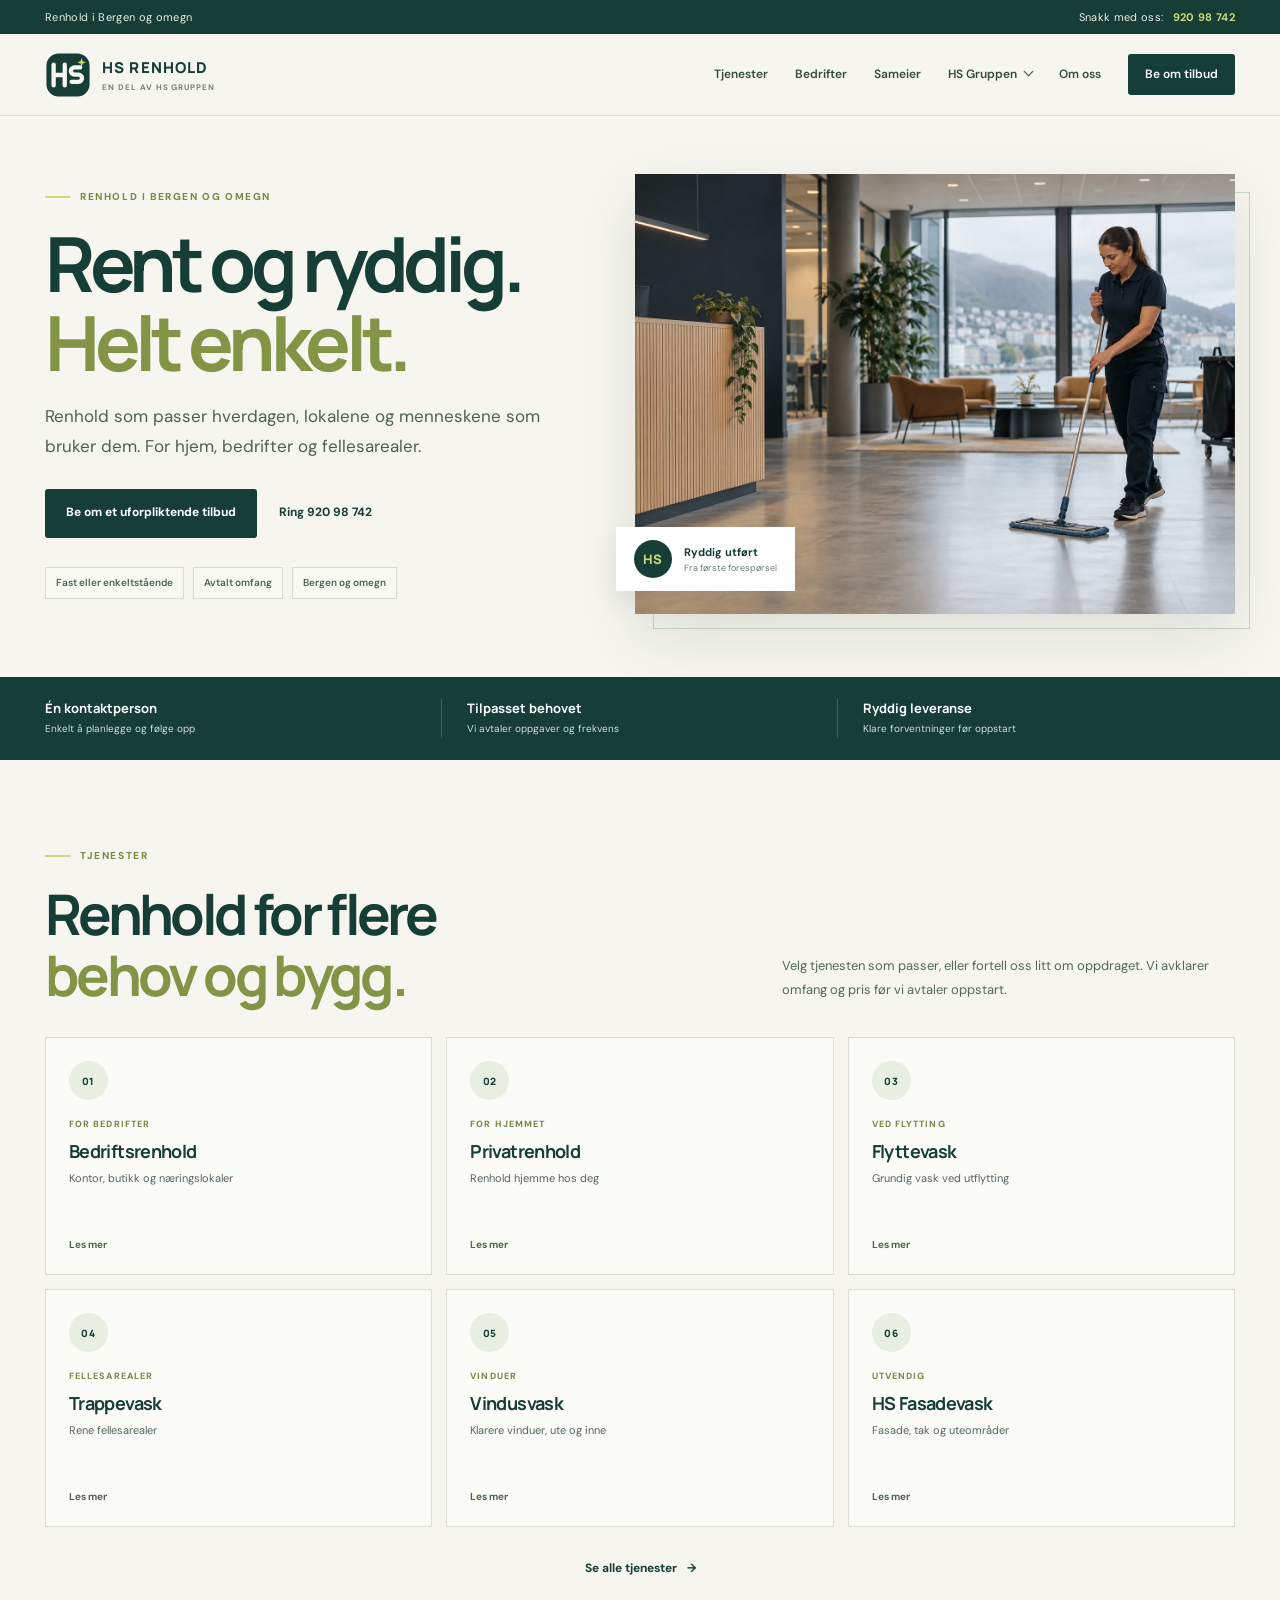
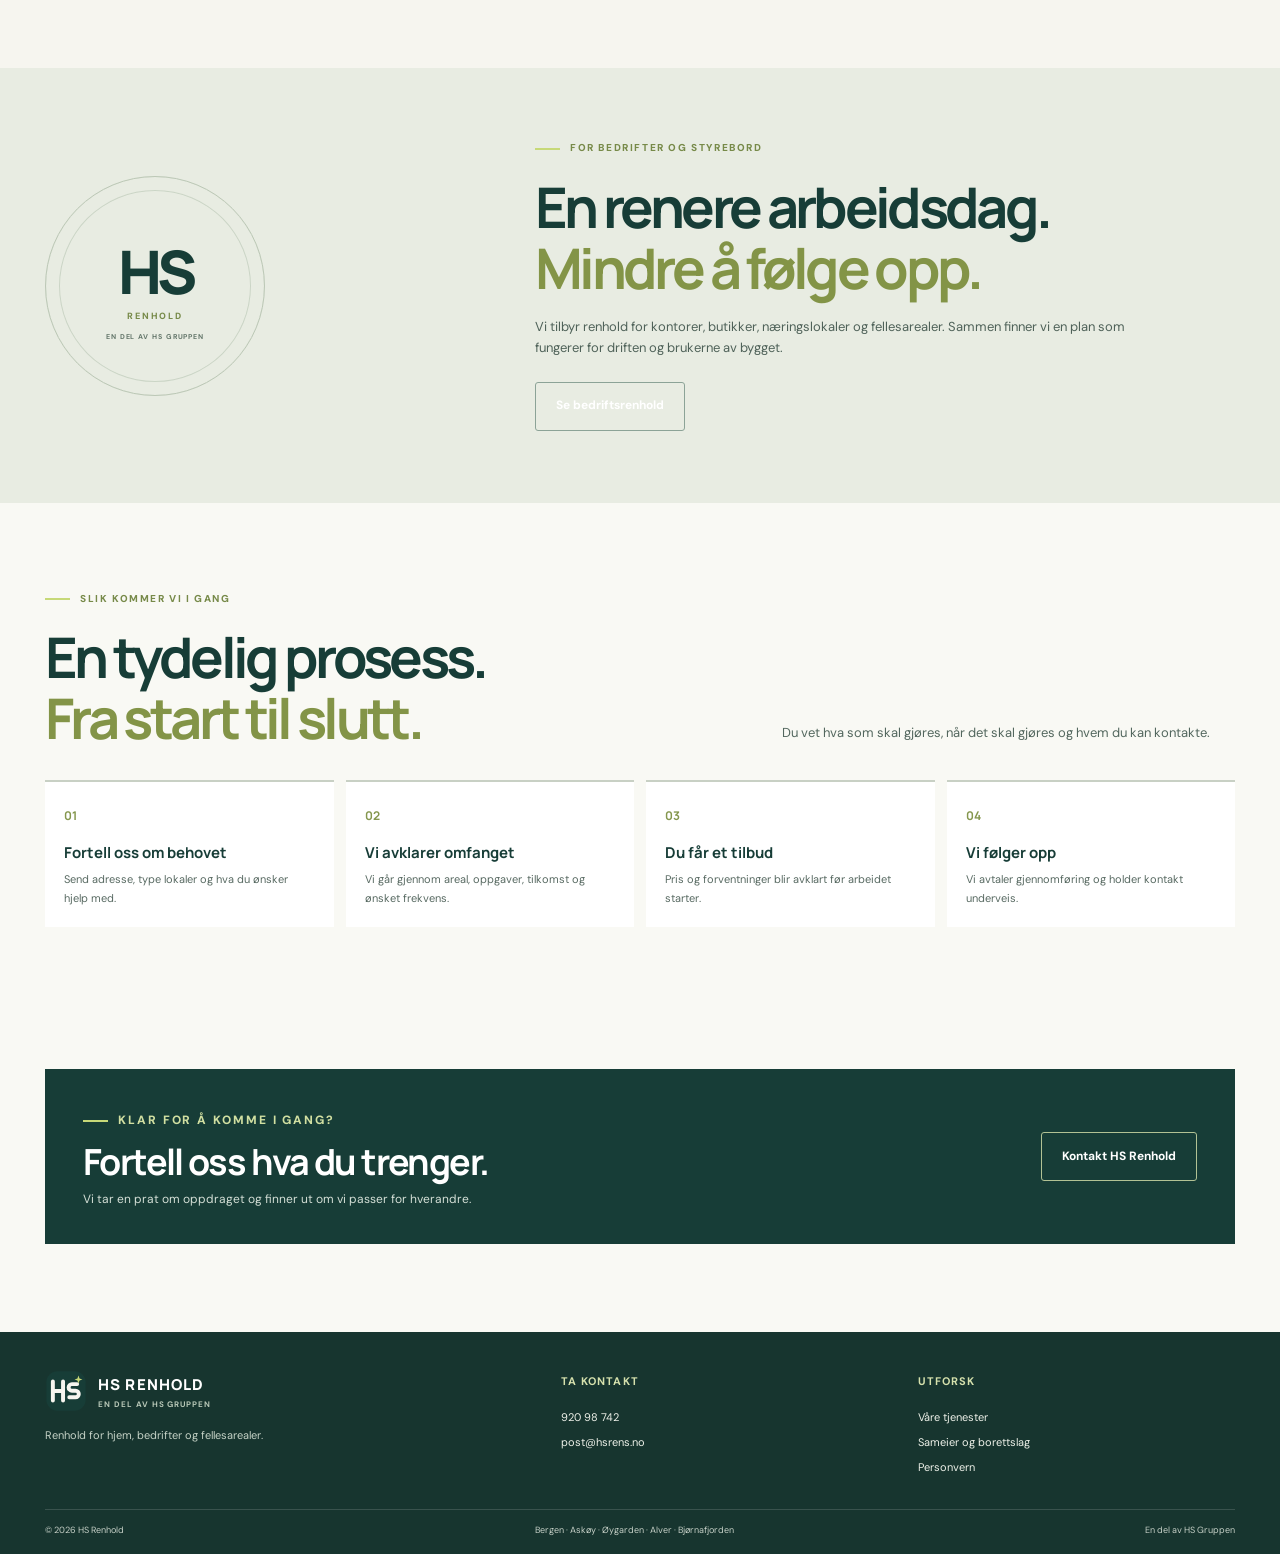
==== commit 48c362f1: "Add HS Gruppen service menu and facade washing page" ====
--- a/index.html
+++ b/index.html
@@ -1,7 +1,7 @@
 <!doctype html><html lang="no"><head><meta charset="utf-8"><meta name="viewport" content="width=device-width, initial-scale=1"><meta name="theme-color" content="#f7f7f2"><meta name="description" content="HS Renhold tilbyr renhold for bedrifter, private hjem, sameier og borettslag i Bergen og omegn. Be om et uforpliktende tilbud."><title>HS Renhold | Renhold i Bergen og omegn</title><link rel="icon" href="/assets/favicon.svg" type="image/svg+xml"><link rel="preconnect" href="https://fonts.googleapis.com"><link rel="preconnect" href="https://fonts.gstatic.com" crossorigin><link href="https://fonts.googleapis.com/css2?family=DM+Sans:wght@400;500;600;700&family=Manrope:wght@500;600;700;800&display=swap" rel="stylesheet"><link rel="stylesheet" href="/styles.css"></head><body><div class="topbar"><div class="wrap topbar-inner"><span>Renhold i Bergen og omegn</span><a href="tel:+4792098742">Snakk med oss: <strong>920 98 742</strong></a></div></div>
-<header class="header"><div class="wrap nav"><a class="brand" href="/" aria-label="HS Renhold – forsiden"><img src="/assets/hs-renhold.svg" alt="" width="46" height="46"><span><strong>HS RENHOLD</strong><small>EN DEL AV HS GRUPPEN</small></span></a><button class="menu-toggle" aria-label="Åpne meny" aria-expanded="false"><i></i><i></i></button><nav class="nav-links" aria-label="Hovedmeny"><a href="/tjenester/">Tjenester</a><a href="/tjenester/bedriftsrenhold/">Bedrifter</a><a href="/sameier-borettslag/">Sameier</a><a href="/om-oss/">Om oss</a><a class="nav-button" href="/kontakt/">Be om tilbud</a></nav></div></header><main><section class="hero"><div class="wrap hero-grid"><div class="hero-copy"><p class="eyebrow"><span></span>RENHOLD I BERGEN OG OMEGN</p><h1>Rent og ryddig.<br><span>Helt enkelt.</span></h1><p class="lead">Renhold som passer hverdagen, lokalene og menneskene som bruker dem. For hjem, bedrifter og fellesarealer.</p><div class="hero-actions"><a class="btn btn-primary" href="/kontakt/">Be om et uforpliktende tilbud</a><a class="text-link" href="tel:+4792098742">Ring 920 98 742</a></div><div class="hero-proof"><span>Fast eller enkeltstående</span><span>Avtalt omfang</span><span>Bergen og omegn</span></div></div><div class="hero-photo"><img src="/assets/renhold-kontor.webp" alt="Renholder vasker gulvet i et lyst kontorlokale"><div class="photo-tag"><b>HS</b><span><strong>Ryddig utført</strong><small>Fra første forespørsel</small></span></div></div></div></section>
+<header class="header"><div class="wrap nav"><a class="brand" href="/" aria-label="HS Renhold – forsiden"><img src="/assets/hs-renhold.svg" alt="" width="46" height="46"><span><strong>HS RENHOLD</strong><small>EN DEL AV HS GRUPPEN</small></span></a><button class="menu-toggle" aria-label="Åpne meny" aria-expanded="false"><i></i><i></i></button><nav class="nav-links" aria-label="Hovedmeny"><a href="/tjenester/">Tjenester</a><a href="/tjenester/bedriftsrenhold/">Bedrifter</a><a href="/sameier-borettslag/">Sameier</a><details class="group-menu"><summary>HS Gruppen</summary><div class="group-dropdown"><a href="/"><strong>HS Renhold</strong><span>Renhold for hjem og bedrifter</span></a><a href="https://hsvindu.netlify.app/"><strong>HS Vindusvask</strong><span>Utvendig vindusvask</span></a><a href="/fasadevask/"><strong>HS Fasadevask</strong><span>Fasade, tak og uteområder</span></a></div></details><a href="/om-oss/">Om oss</a><a class="nav-button" href="/kontakt/">Be om tilbud</a></nav></div></header><main><section class="hero"><div class="wrap hero-grid"><div class="hero-copy"><p class="eyebrow"><span></span>RENHOLD I BERGEN OG OMEGN</p><h1>Rent og ryddig.<br><span>Helt enkelt.</span></h1><p class="lead">Renhold som passer hverdagen, lokalene og menneskene som bruker dem. For hjem, bedrifter og fellesarealer.</p><div class="hero-actions"><a class="btn btn-primary" href="/kontakt/">Be om et uforpliktende tilbud</a><a class="text-link" href="tel:+4792098742">Ring 920 98 742</a></div><div class="hero-proof"><span>Fast eller enkeltstående</span><span>Avtalt omfang</span><span>Bergen og omegn</span></div></div><div class="hero-photo"><img src="/assets/renhold-kontor.webp" alt="Renholder vasker gulvet i et lyst kontorlokale"><div class="photo-tag"><b>HS</b><span><strong>Ryddig utført</strong><small>Fra første forespørsel</small></span></div></div></div></section>
 <section class="intro-band"><div class="wrap band-grid"><div><strong>Én kontaktperson</strong><span>Enkelt å planlegge og følge opp</span></div><div><strong>Tilpasset behovet</strong><span>Vi avtaler oppgaver og frekvens</span></div><div><strong>Ryddig leveranse</strong><span>Klare forventninger før oppstart</span></div></div></section>
-<section class="section"><div class="wrap"><div class="section-head"><p class="eyebrow"><span></span>TJENESTER</p><div class="section-title-row"><h2>Renhold for flere<br><span>behov og bygg.</span></h2><p>Velg tjenesten som passer, eller fortell oss litt om oppdraget. Vi avklarer omfang og pris før vi avtaler oppstart.</p></div></div><div class="service-grid"><a class="service-card" href="/tjenester/bedriftsrenhold/"><span class="card-icon">01</span><small>For bedrifter</small><h3>Bedriftsrenhold</h3><p>Kontor, butikk og næringslokaler</p><span class="card-link">Les mer</span></a><a class="service-card" href="/tjenester/privatrenhold/"><span class="card-icon">02</span><small>For hjemmet</small><h3>Privatrenhold</h3><p>Renhold hjemme hos deg</p><span class="card-link">Les mer</span></a><a class="service-card" href="/tjenester/flyttevask/"><span class="card-icon">03</span><small>Ved flytting</small><h3>Flyttevask</h3><p>Grundig vask ved utflytting</p><span class="card-link">Les mer</span></a><a class="service-card" href="/tjenester/trappevask/"><span class="card-icon">04</span><small>Fellesarealer</small><h3>Trappevask</h3><p>Rene fellesarealer</p><span class="card-link">Les mer</span></a><a class="service-card" href="/tjenester/vindusvask/"><span class="card-icon">05</span><small>Vinduer</small><h3>Vindusvask</h3><p>Klarere vinduer, ute og inne</p><span class="card-link">Les mer</span></a><a class="service-card" href="/tjenester/softwash/"><span class="card-icon">06</span><small>Utvendig</small><h3>Utvendig vask</h3><p>Skånsom vask av utvalgte flater</p><span class="card-link">Les mer</span></a></div><div class="center-action"><a class="text-link" href="/tjenester/">Se alle tjenester <span>→</span></a></div></div></section>
+<section class="section"><div class="wrap"><div class="section-head"><p class="eyebrow"><span></span>TJENESTER</p><div class="section-title-row"><h2>Renhold for flere<br><span>behov og bygg.</span></h2><p>Velg tjenesten som passer, eller fortell oss litt om oppdraget. Vi avklarer omfang og pris før vi avtaler oppstart.</p></div></div><div class="service-grid"><a class="service-card" href="/tjenester/bedriftsrenhold/"><span class="card-icon">01</span><small>For bedrifter</small><h3>Bedriftsrenhold</h3><p>Kontor, butikk og næringslokaler</p><span class="card-link">Les mer</span></a><a class="service-card" href="/tjenester/privatrenhold/"><span class="card-icon">02</span><small>For hjemmet</small><h3>Privatrenhold</h3><p>Renhold hjemme hos deg</p><span class="card-link">Les mer</span></a><a class="service-card" href="/tjenester/flyttevask/"><span class="card-icon">03</span><small>Ved flytting</small><h3>Flyttevask</h3><p>Grundig vask ved utflytting</p><span class="card-link">Les mer</span></a><a class="service-card" href="/tjenester/trappevask/"><span class="card-icon">04</span><small>Fellesarealer</small><h3>Trappevask</h3><p>Rene fellesarealer</p><span class="card-link">Les mer</span></a><a class="service-card" href="/tjenester/vindusvask/"><span class="card-icon">05</span><small>Vinduer</small><h3>Vindusvask</h3><p>Klarere vinduer, ute og inne</p><span class="card-link">Les mer</span></a><a class="service-card" href="/fasadevask/"><span class="card-icon">06</span><small>Utvendig</small><h3>HS Fasadevask</h3><p>Fasade, tak og uteområder</p><span class="card-link">Les mer</span></a></div><div class="center-action"><a class="text-link" href="/tjenester/">Se alle tjenester <span>→</span></a></div></div></section>
 <section class="feature-section"><div class="wrap feature-grid"><div class="feature-mark">HS<span>RENHOLD</span><small>EN DEL AV HS GRUPPEN</small></div><div><p class="eyebrow"><span></span>FOR BEDRIFTER OG STYREBORD</p><h2>En renere arbeidsdag.<br><span>Mindre å følge opp.</span></h2><p>Vi tilbyr renhold for kontorer, butikker, næringslokaler og fellesarealer. Sammen finner vi en plan som fungerer for driften og brukerne av bygget.</p><a class="btn btn-light" href="/tjenester/bedriftsrenhold/">Se bedriftsrenhold</a></div></div></section>
 <section class="section process-section"><div class="wrap"><div class="section-head"><p class="eyebrow"><span></span>SLIK KOMMER VI I GANG</p><div class="section-title-row"><h2>En tydelig prosess.<br><span>Fra start til slutt.</span></h2><p>Du vet hva som skal gjøres, når det skal gjøres og hvem du kan kontakte.</p></div></div><div class="process-grid"><article><b>01</b><h3>Fortell oss om behovet</h3><p>Send adresse, type lokaler og hva du ønsker hjelp med.</p></article><article><b>02</b><h3>Vi avklarer omfanget</h3><p>Vi går gjennom areal, oppgaver, tilkomst og ønsket frekvens.</p></article><article><b>03</b><h3>Du får et tilbud</h3><p>Pris og forventninger blir avklart før arbeidet starter.</p></article><article><b>04</b><h3>Vi følger opp</h3><p>Vi avtaler gjennomføring og holder kontakt underveis.</p></article></div></div></section>
 <section class="cta-section"><div class="wrap cta-box"><div><p class="eyebrow"><span></span>KLAR FOR Å KOMME I GANG?</p><h2>Fortell oss hva du trenger.</h2><p>Vi tar en prat om oppdraget og finner ut om vi passer for hverandre.</p></div><a class="btn btn-primary" href="/kontakt/">Kontakt HS Renhold</a></div></section></main><footer class="footer"><div class="wrap footer-main"><div><a class="brand brand-foot" href="/"><img src="/assets/hs-renhold.svg" alt="" width="42" height="42"><span><strong>HS RENHOLD</strong><small>EN DEL AV HS GRUPPEN</small></span></a><p>Renhold for hjem, bedrifter og fellesarealer.</p></div><div><h3>Ta kontakt</h3><a href="tel:+4792098742">920 98 742</a><a href="mailto:post@hsrens.no">post@hsrens.no</a></div><div><h3>Utforsk</h3><a href="/tjenester/">Våre tjenester</a><a href="/sameier-borettslag/">Sameier og borettslag</a><a href="/personvern/">Personvern</a></div></div><div class="wrap footer-bottom"><span>© <span data-year></span> HS Renhold</span><span>Bergen · Askøy · Øygarden · Alver · Bjørnafjorden</span><span>En del av HS Gruppen</span></div></footer><script src="/script.js" defer></script></body></html>
--- a/styles.css
+++ b/styles.css
@@ -2,3 +2,7 @@
 @media(max-width:900px){.hero-grid{gap:36px}.hero-photo,.hero-photo>img{height:390px;min-height:390px}.nav-links{gap:17px}.content-grid,.contact-grid{gap:44px}.feature-grid{gap:40px}.section-title-row{gap:30px}}
 @media(max-width:680px){.wrap{width:calc(100% - 36px)}.topbar{height:31px;font-size:9px}.header{height:69px}.brand img{width:40px;height:40px}.brand strong{font-size:13px}.brand small{font-size:7px}.menu-toggle{display:flex;width:41px;height:41px;flex-direction:column;align-items:center;justify-content:center;gap:5px;border:1px solid #d3dbd1;border-radius:3px;background:transparent}.menu-toggle i{width:17px;height:2px;background:var(--green)}.nav-links{display:none;position:absolute;top:68px;left:0;right:0;align-items:stretch;gap:0;padding:10px 18px 18px;background:var(--paper);border-bottom:1px solid var(--line);box-shadow:0 15px 25px #18352b12}.nav-links.open{display:flex;flex-direction:column}.nav-links>a:not(.nav-button){padding:12px 2px;border-bottom:1px solid #dfe4dc}.nav-button{margin-top:12px;text-align:center}.hero{padding:40px 0 43px}.hero-grid{grid-template-columns:1fr;gap:31px}.hero h1{font-size:clamp(47px,12vw,61px)}.lead{font-size:15px}.hero-actions{align-items:flex-start;flex-direction:column;gap:14px}.hero-proof{gap:7px;margin-top:21px}.hero-proof span{font-size:9px}.hero-photo,.hero-photo>img{height:300px;min-height:300px}.hero-photo:before{inset:11px -8px -9px 11px}.photo-tag{left:-7px;bottom:15px;padding:10px 12px}.band-grid{grid-template-columns:1fr;padding:8px 0}.band-grid>div,.band-grid>div:first-child{padding:11px 0;border-right:0;border-bottom:1px solid #ffffff2e}.band-grid>div:last-child{border:0}.section{padding:62px 0}.section-title-row{grid-template-columns:1fr;gap:12px}.section-title-row h2,.feature-grid h2{font-size:39px}.section-title-row>p{font-size:12px}.service-grid{grid-template-columns:1fr;gap:10px}.service-card{min-height:0;padding:19px}.service-card p{margin-bottom:13px}.card-icon{width:35px;height:35px;margin-bottom:12px}.feature-section{padding:55px 0}.feature-grid{grid-template-columns:1fr;gap:25px}.feature-mark{width:145px;height:145px;font-size:43px}.feature-mark span{font-size:7px}.feature-mark small{font-size:6px}.process-grid{grid-template-columns:1fr 1fr;gap:9px}.process-grid article{padding:16px 14px}.process-grid h3{font-size:13px}.cta-section{padding:38px 0 62px}.cta-box{align-items:flex-start;flex-direction:column;padding:25px 20px}.cta-box h2{font-size:29px}.page-hero{padding:49px 0 34px}.page-hero h1{font-size:clamp(40px,10vw,54px)}.content-grid,.contact-grid{grid-template-columns:1fr;gap:25px}.content-grid h2{font-size:38px}.check-panel{padding:21px}.related{padding-top:0}.contact-form{padding:21px 17px}.form-row{grid-template-columns:1fr;gap:0}.footer-main{grid-template-columns:1fr 1fr;gap:25px 15px;padding-top:27px}.footer-main>div:first-child{grid-column:1/-1}.footer-bottom{align-items:flex-start;flex-direction:column;gap:5px}.photo-tag{max-width:90%}}
 @media(prefers-reduced-motion:reduce){html{scroll-behavior:auto}*,*:before,*:after{transition:none!important}}
+
+/* HS Gruppen menu */
+.group-menu{position:relative;flex:none}.group-menu summary{position:relative;list-style:none;cursor:pointer}.group-menu summary::-webkit-details-marker{display:none}.group-menu summary::after{display:inline-block;width:6px;height:6px;margin:0 0 3px 8px;border-right:1.5px solid currentColor;border-bottom:1.5px solid currentColor;content:"";transform:rotate(45deg);transition:transform .18s}.group-menu[open] summary::after{transform:rotate(225deg);margin-bottom:0}.group-dropdown{position:absolute;top:calc(100% + 17px);right:-24px;z-index:25;display:none;width:285px;padding:8px;border:1px solid var(--line);background:#fff;box-shadow:0 15px 40px #1d33251c}.group-menu[open] .group-dropdown{display:grid}.group-dropdown a{display:flex;flex-direction:column;gap:2px;padding:11px 12px;border-bottom:1px solid #e9ede6}.group-dropdown a:last-child{border-bottom:0}.group-dropdown a:hover{background:#f4f6ef}.group-dropdown strong{color:var(--green);font:700 12px var(--display)}.group-dropdown span{color:#62746a;font-size:10px;font-weight:400}.fasade-photo>img{object-position:62% center}
+@media(max-width:680px){.group-menu{width:100%;border-bottom:1px solid #dfe4dc}.group-menu summary{padding:12px 2px}.group-dropdown{position:static;width:100%;padding:4px 0;border:0;background:transparent;box-shadow:none}.group-dropdown a{padding:11px 12px;border:0;border-left:2px solid #d8e0d2}.group-dropdown span{font-size:11px}.fasade-photo,.fasade-photo>img{height:290px;min-height:290px}}
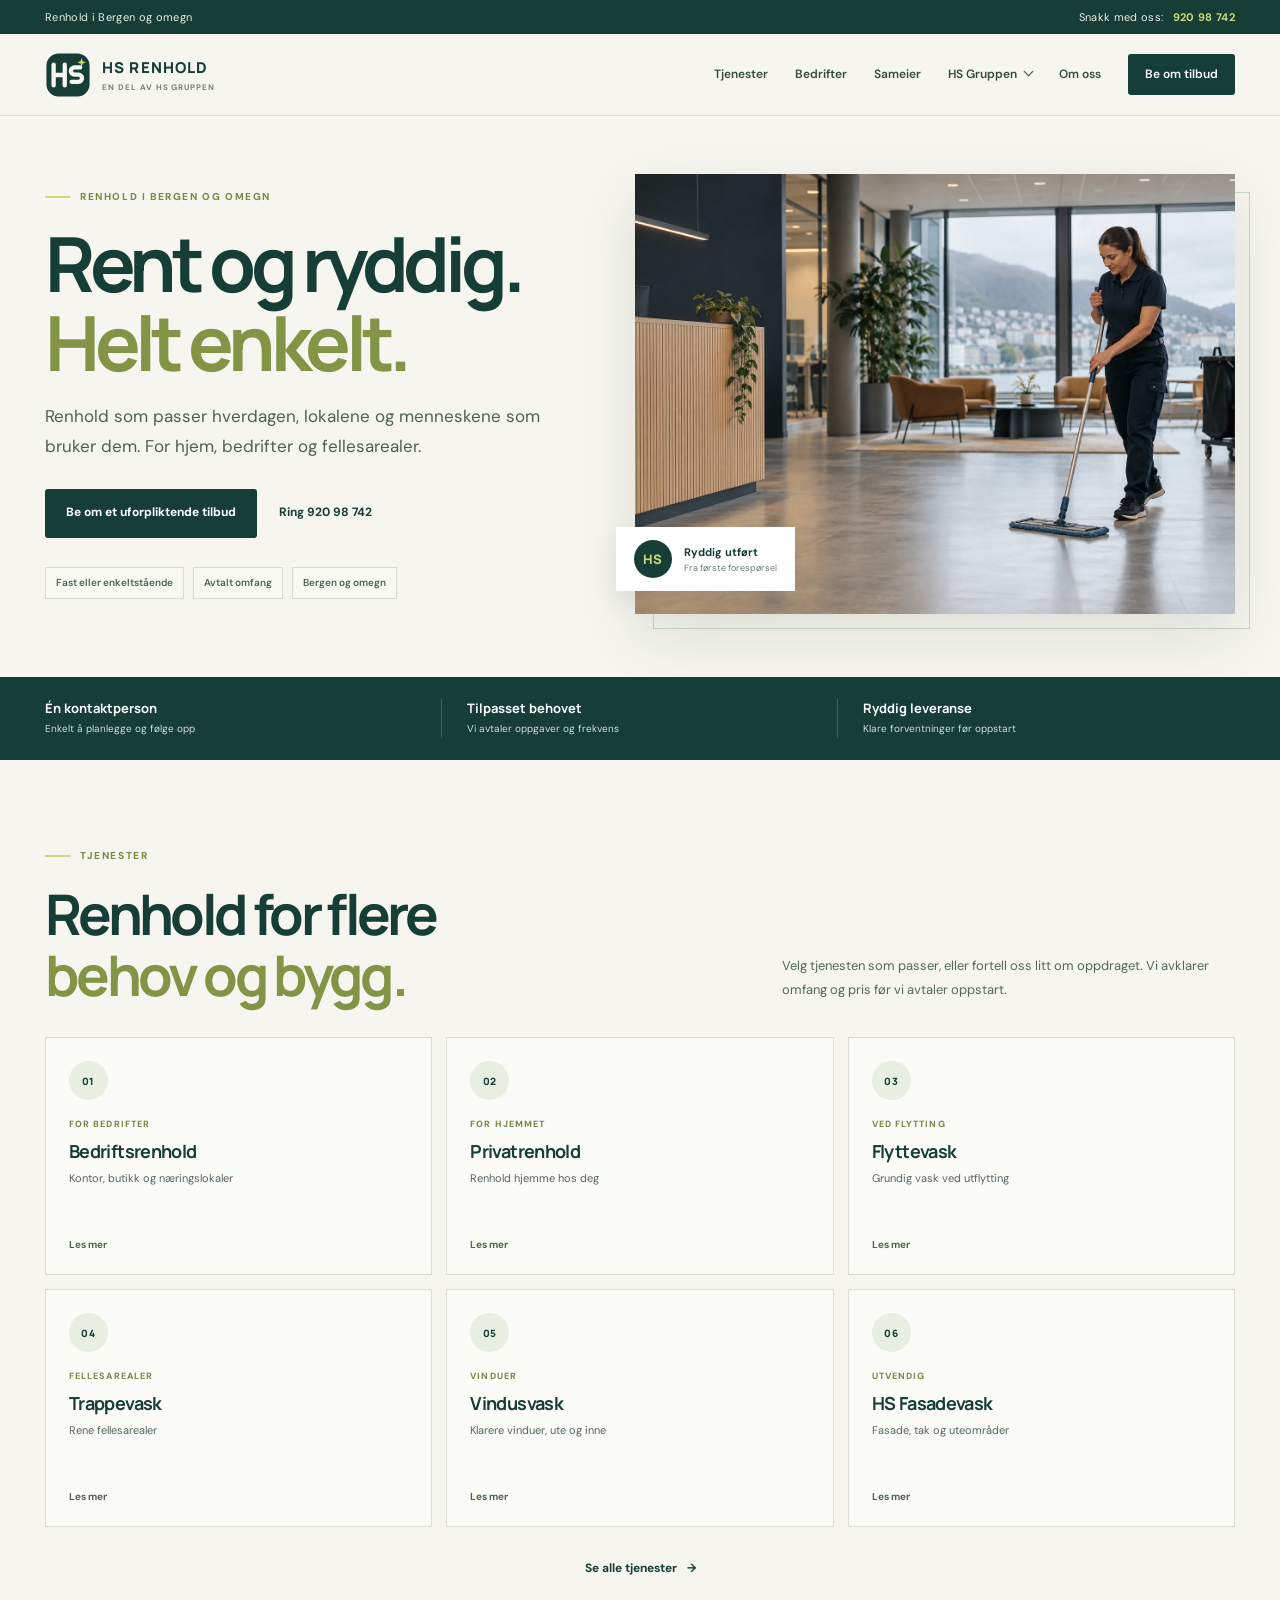
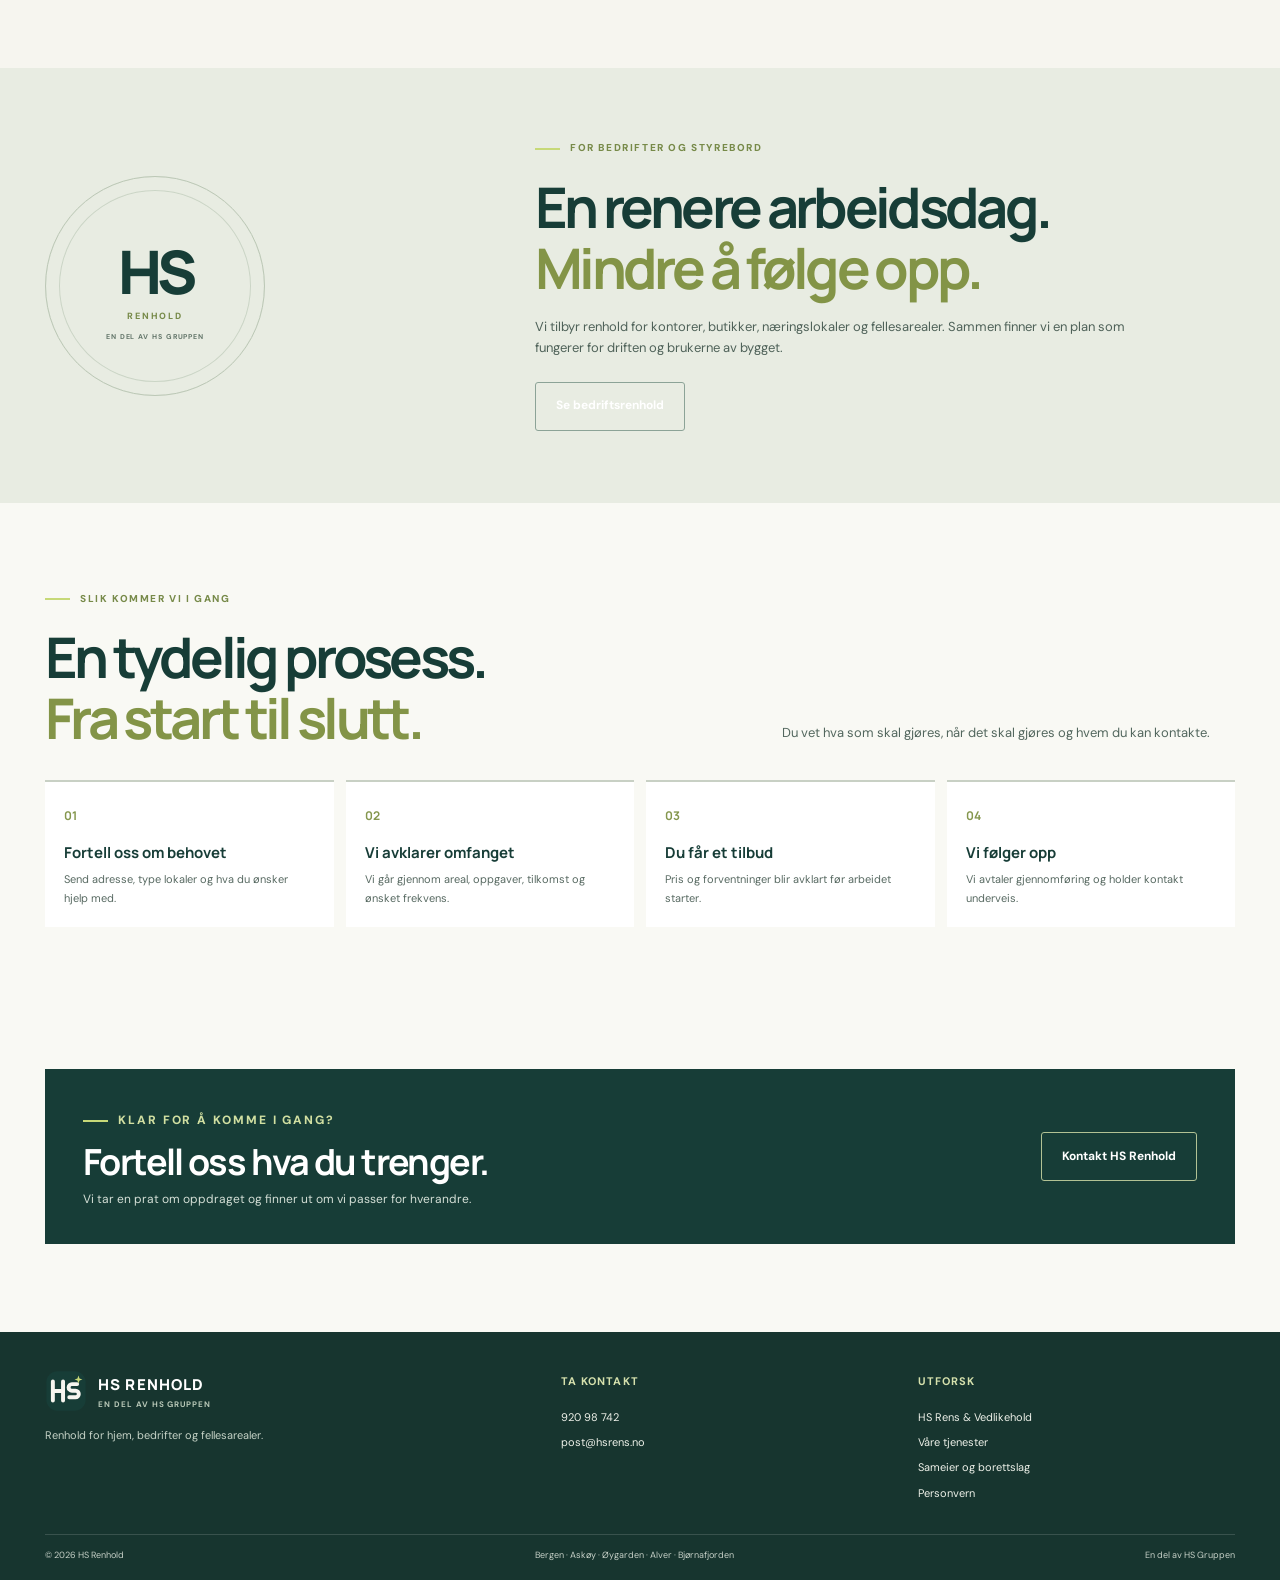
==== commit 0a422c8a: "Add HS Rens & Vedlikehold to group navigation" ====
--- a/index.html
+++ b/index.html
@@ -1,7 +1,7 @@
 <!doctype html><html lang="no"><head><meta charset="utf-8"><meta name="viewport" content="width=device-width, initial-scale=1"><meta name="theme-color" content="#f7f7f2"><meta name="description" content="HS Renhold tilbyr renhold for bedrifter, private hjem, sameier og borettslag i Bergen og omegn. Be om et uforpliktende tilbud."><title>HS Renhold | Renhold i Bergen og omegn</title><link rel="icon" href="/assets/favicon.svg" type="image/svg+xml"><link rel="preconnect" href="https://fonts.googleapis.com"><link rel="preconnect" href="https://fonts.gstatic.com" crossorigin><link href="https://fonts.googleapis.com/css2?family=DM+Sans:wght@400;500;600;700&family=Manrope:wght@500;600;700;800&display=swap" rel="stylesheet"><link rel="stylesheet" href="/styles.css"></head><body><div class="topbar"><div class="wrap topbar-inner"><span>Renhold i Bergen og omegn</span><a href="tel:+4792098742">Snakk med oss: <strong>920 98 742</strong></a></div></div>
-<header class="header"><div class="wrap nav"><a class="brand" href="/" aria-label="HS Renhold – forsiden"><img src="/assets/hs-renhold.svg" alt="" width="46" height="46"><span><strong>HS RENHOLD</strong><small>EN DEL AV HS GRUPPEN</small></span></a><button class="menu-toggle" aria-label="Åpne meny" aria-expanded="false"><i></i><i></i></button><nav class="nav-links" aria-label="Hovedmeny"><a href="/tjenester/">Tjenester</a><a href="/tjenester/bedriftsrenhold/">Bedrifter</a><a href="/sameier-borettslag/">Sameier</a><details class="group-menu"><summary>HS Gruppen</summary><div class="group-dropdown"><a href="/"><strong>HS Renhold</strong><span>Renhold for hjem og bedrifter</span></a><a href="https://hsvindu.netlify.app/"><strong>HS Vindusvask</strong><span>Utvendig vindusvask</span></a><a href="/fasadevask/"><strong>HS Fasadevask</strong><span>Fasade, tak og uteområder</span></a></div></details><a href="/om-oss/">Om oss</a><a class="nav-button" href="/kontakt/">Be om tilbud</a></nav></div></header><main><section class="hero"><div class="wrap hero-grid"><div class="hero-copy"><p class="eyebrow"><span></span>RENHOLD I BERGEN OG OMEGN</p><h1>Rent og ryddig.<br><span>Helt enkelt.</span></h1><p class="lead">Renhold som passer hverdagen, lokalene og menneskene som bruker dem. For hjem, bedrifter og fellesarealer.</p><div class="hero-actions"><a class="btn btn-primary" href="/kontakt/">Be om et uforpliktende tilbud</a><a class="text-link" href="tel:+4792098742">Ring 920 98 742</a></div><div class="hero-proof"><span>Fast eller enkeltstående</span><span>Avtalt omfang</span><span>Bergen og omegn</span></div></div><div class="hero-photo"><img src="/assets/renhold-kontor.webp" alt="Renholder vasker gulvet i et lyst kontorlokale"><div class="photo-tag"><b>HS</b><span><strong>Ryddig utført</strong><small>Fra første forespørsel</small></span></div></div></div></section>
+<header class="header"><div class="wrap nav"><a class="brand" href="/" aria-label="HS Renhold – forsiden"><img src="/assets/hs-renhold.svg" alt="" width="46" height="46"><span><strong>HS RENHOLD</strong><small>EN DEL AV HS GRUPPEN</small></span></a><button class="menu-toggle" aria-label="Åpne meny" aria-expanded="false"><i></i><i></i></button><nav class="nav-links" aria-label="Hovedmeny"><a href="/tjenester/">Tjenester</a><a href="/tjenester/bedriftsrenhold/">Bedrifter</a><a href="/sameier-borettslag/">Sameier</a><details class="group-menu"><summary>HS Gruppen</summary><div class="group-dropdown"><a href="https://hsrens.no/"><strong>HS Rens &amp; Vedlikehold</strong><span>Ventilasjonsrens og vedlikehold</span></a><a href="/"><strong>HS Renhold</strong><span>Renhold for hjem og bedrifter</span></a><a href="https://hsvindu.netlify.app/"><strong>HS Vindusvask</strong><span>Utvendig vindusvask</span></a><a href="/fasadevask/"><strong>HS Fasadevask</strong><span>Fasade, tak og uteområder</span></a></div></details><a href="/om-oss/">Om oss</a><a class="nav-button" href="/kontakt/">Be om tilbud</a></nav></div></header><main><section class="hero"><div class="wrap hero-grid"><div class="hero-copy"><p class="eyebrow"><span></span>RENHOLD I BERGEN OG OMEGN</p><h1>Rent og ryddig.<br><span>Helt enkelt.</span></h1><p class="lead">Renhold som passer hverdagen, lokalene og menneskene som bruker dem. For hjem, bedrifter og fellesarealer.</p><div class="hero-actions"><a class="btn btn-primary" href="/kontakt/">Be om et uforpliktende tilbud</a><a class="text-link" href="tel:+4792098742">Ring 920 98 742</a></div><div class="hero-proof"><span>Fast eller enkeltstående</span><span>Avtalt omfang</span><span>Bergen og omegn</span></div></div><div class="hero-photo"><img src="/assets/renhold-kontor.webp" alt="Renholder vasker gulvet i et lyst kontorlokale"><div class="photo-tag"><b>HS</b><span><strong>Ryddig utført</strong><small>Fra første forespørsel</small></span></div></div></div></section>
 <section class="intro-band"><div class="wrap band-grid"><div><strong>Én kontaktperson</strong><span>Enkelt å planlegge og følge opp</span></div><div><strong>Tilpasset behovet</strong><span>Vi avtaler oppgaver og frekvens</span></div><div><strong>Ryddig leveranse</strong><span>Klare forventninger før oppstart</span></div></div></section>
-<section class="section"><div class="wrap"><div class="section-head"><p class="eyebrow"><span></span>TJENESTER</p><div class="section-title-row"><h2>Renhold for flere<br><span>behov og bygg.</span></h2><p>Velg tjenesten som passer, eller fortell oss litt om oppdraget. Vi avklarer omfang og pris før vi avtaler oppstart.</p></div></div><div class="service-grid"><a class="service-card" href="/tjenester/bedriftsrenhold/"><span class="card-icon">01</span><small>For bedrifter</small><h3>Bedriftsrenhold</h3><p>Kontor, butikk og næringslokaler</p><span class="card-link">Les mer</span></a><a class="service-card" href="/tjenester/privatrenhold/"><span class="card-icon">02</span><small>For hjemmet</small><h3>Privatrenhold</h3><p>Renhold hjemme hos deg</p><span class="card-link">Les mer</span></a><a class="service-card" href="/tjenester/flyttevask/"><span class="card-icon">03</span><small>Ved flytting</small><h3>Flyttevask</h3><p>Grundig vask ved utflytting</p><span class="card-link">Les mer</span></a><a class="service-card" href="/tjenester/trappevask/"><span class="card-icon">04</span><small>Fellesarealer</small><h3>Trappevask</h3><p>Rene fellesarealer</p><span class="card-link">Les mer</span></a><a class="service-card" href="/tjenester/vindusvask/"><span class="card-icon">05</span><small>Vinduer</small><h3>Vindusvask</h3><p>Klarere vinduer, ute og inne</p><span class="card-link">Les mer</span></a><a class="service-card" href="/fasadevask/"><span class="card-icon">06</span><small>Utvendig</small><h3>HS Fasadevask</h3><p>Fasade, tak og uteområder</p><span class="card-link">Les mer</span></a></div><div class="center-action"><a class="text-link" href="/tjenester/">Se alle tjenester <span>→</span></a></div></div></section>
+<section class="section"><div class="wrap"><div class="section-head"><p class="eyebrow"><span></span>TJENESTER</p><div class="section-title-row"><h2>Renhold for flere<br><span>behov og bygg.</span></h2><p>Velg tjenesten som passer, eller fortell oss litt om oppdraget. Vi avklarer omfang og pris før vi avtaler oppstart.</p></div></div><div class="service-grid"><a class="service-card" href="/tjenester/bedriftsrenhold/"><span class="card-icon">01</span><small>For bedrifter</small><h3>Bedriftsrenhold</h3><p>Kontor, butikk og næringslokaler</p><span class="card-link">Les mer</span></a><a class="service-card" href="/tjenester/privatrenhold/"><span class="card-icon">02</span><small>For hjemmet</small><h3>Privatrenhold</h3><p>Renhold hjemme hos deg</p><span class="card-link">Les mer</span></a><a class="service-card" href="/tjenester/flyttevask/"><span class="card-icon">03</span><small>Ved flytting</small><h3>Flyttevask</h3><p>Grundig vask ved utflytting</p><span class="card-link">Les mer</span></a><a class="service-card" href="/tjenester/trappevask/"><span class="card-icon">04</span><small>Fellesarealer</small><h3>Trappevask</h3><p>Rene fellesarealer</p><span class="card-link">Les mer</span></a><a class="service-card" href="https://hsvindu.netlify.app/"><span class="card-icon">05</span><small>Vinduer</small><h3>Vindusvask</h3><p>Klarere vinduer, ute og inne</p><span class="card-link">Les mer</span></a><a class="service-card" href="/fasadevask/"><span class="card-icon">06</span><small>Utvendig</small><h3>HS Fasadevask</h3><p>Fasade, tak og uteområder</p><span class="card-link">Les mer</span></a></div><div class="center-action"><a class="text-link" href="/tjenester/">Se alle tjenester <span>→</span></a></div></div></section>
 <section class="feature-section"><div class="wrap feature-grid"><div class="feature-mark">HS<span>RENHOLD</span><small>EN DEL AV HS GRUPPEN</small></div><div><p class="eyebrow"><span></span>FOR BEDRIFTER OG STYREBORD</p><h2>En renere arbeidsdag.<br><span>Mindre å følge opp.</span></h2><p>Vi tilbyr renhold for kontorer, butikker, næringslokaler og fellesarealer. Sammen finner vi en plan som fungerer for driften og brukerne av bygget.</p><a class="btn btn-light" href="/tjenester/bedriftsrenhold/">Se bedriftsrenhold</a></div></div></section>
 <section class="section process-section"><div class="wrap"><div class="section-head"><p class="eyebrow"><span></span>SLIK KOMMER VI I GANG</p><div class="section-title-row"><h2>En tydelig prosess.<br><span>Fra start til slutt.</span></h2><p>Du vet hva som skal gjøres, når det skal gjøres og hvem du kan kontakte.</p></div></div><div class="process-grid"><article><b>01</b><h3>Fortell oss om behovet</h3><p>Send adresse, type lokaler og hva du ønsker hjelp med.</p></article><article><b>02</b><h3>Vi avklarer omfanget</h3><p>Vi går gjennom areal, oppgaver, tilkomst og ønsket frekvens.</p></article><article><b>03</b><h3>Du får et tilbud</h3><p>Pris og forventninger blir avklart før arbeidet starter.</p></article><article><b>04</b><h3>Vi følger opp</h3><p>Vi avtaler gjennomføring og holder kontakt underveis.</p></article></div></div></section>
-<section class="cta-section"><div class="wrap cta-box"><div><p class="eyebrow"><span></span>KLAR FOR Å KOMME I GANG?</p><h2>Fortell oss hva du trenger.</h2><p>Vi tar en prat om oppdraget og finner ut om vi passer for hverandre.</p></div><a class="btn btn-primary" href="/kontakt/">Kontakt HS Renhold</a></div></section></main><footer class="footer"><div class="wrap footer-main"><div><a class="brand brand-foot" href="/"><img src="/assets/hs-renhold.svg" alt="" width="42" height="42"><span><strong>HS RENHOLD</strong><small>EN DEL AV HS GRUPPEN</small></span></a><p>Renhold for hjem, bedrifter og fellesarealer.</p></div><div><h3>Ta kontakt</h3><a href="tel:+4792098742">920 98 742</a><a href="mailto:post@hsrens.no">post@hsrens.no</a></div><div><h3>Utforsk</h3><a href="/tjenester/">Våre tjenester</a><a href="/sameier-borettslag/">Sameier og borettslag</a><a href="/personvern/">Personvern</a></div></div><div class="wrap footer-bottom"><span>© <span data-year></span> HS Renhold</span><span>Bergen · Askøy · Øygarden · Alver · Bjørnafjorden</span><span>En del av HS Gruppen</span></div></footer><script src="/script.js" defer></script></body></html>+<section class="cta-section"><div class="wrap cta-box"><div><p class="eyebrow"><span></span>KLAR FOR Å KOMME I GANG?</p><h2>Fortell oss hva du trenger.</h2><p>Vi tar en prat om oppdraget og finner ut om vi passer for hverandre.</p></div><a class="btn btn-primary" href="/kontakt/">Kontakt HS Renhold</a></div></section></main><footer class="footer"><div class="wrap footer-main"><div><a class="brand brand-foot" href="/"><img src="/assets/hs-renhold.svg" alt="" width="42" height="42"><span><strong>HS RENHOLD</strong><small>EN DEL AV HS GRUPPEN</small></span></a><p>Renhold for hjem, bedrifter og fellesarealer.</p></div><div><h3>Ta kontakt</h3><a href="tel:+4792098742">920 98 742</a><a href="mailto:post@hsrens.no">post@hsrens.no</a></div><div><h3>Utforsk</h3><a href="https://hsrens.no/">HS Rens &amp; Vedlikehold</a><a href="/tjenester/">Våre tjenester</a><a href="/sameier-borettslag/">Sameier og borettslag</a><a href="/personvern/">Personvern</a></div></div><div class="wrap footer-bottom"><span>© <span data-year></span> HS Renhold</span><span>Bergen · Askøy · Øygarden · Alver · Bjørnafjorden</span><span>En del av HS Gruppen</span></div></footer><script src="/script.js" defer></script></body></html>
